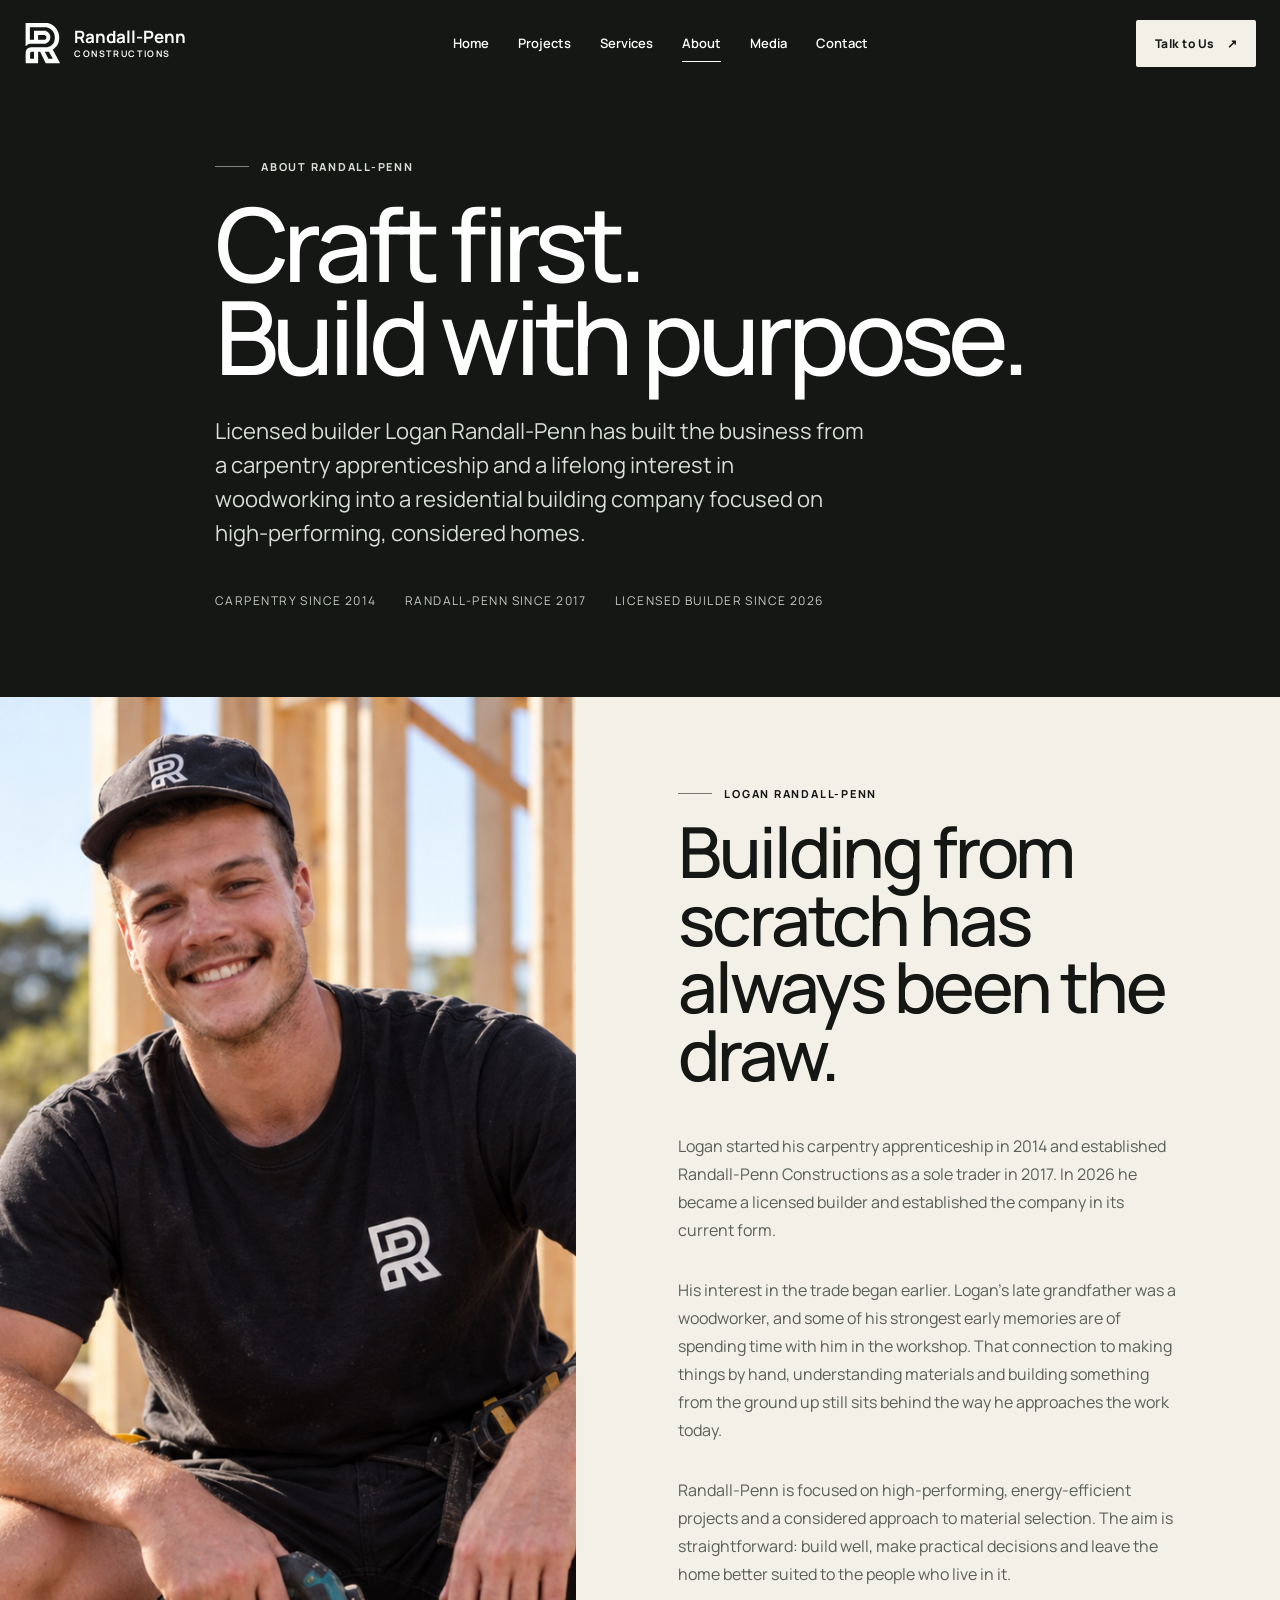
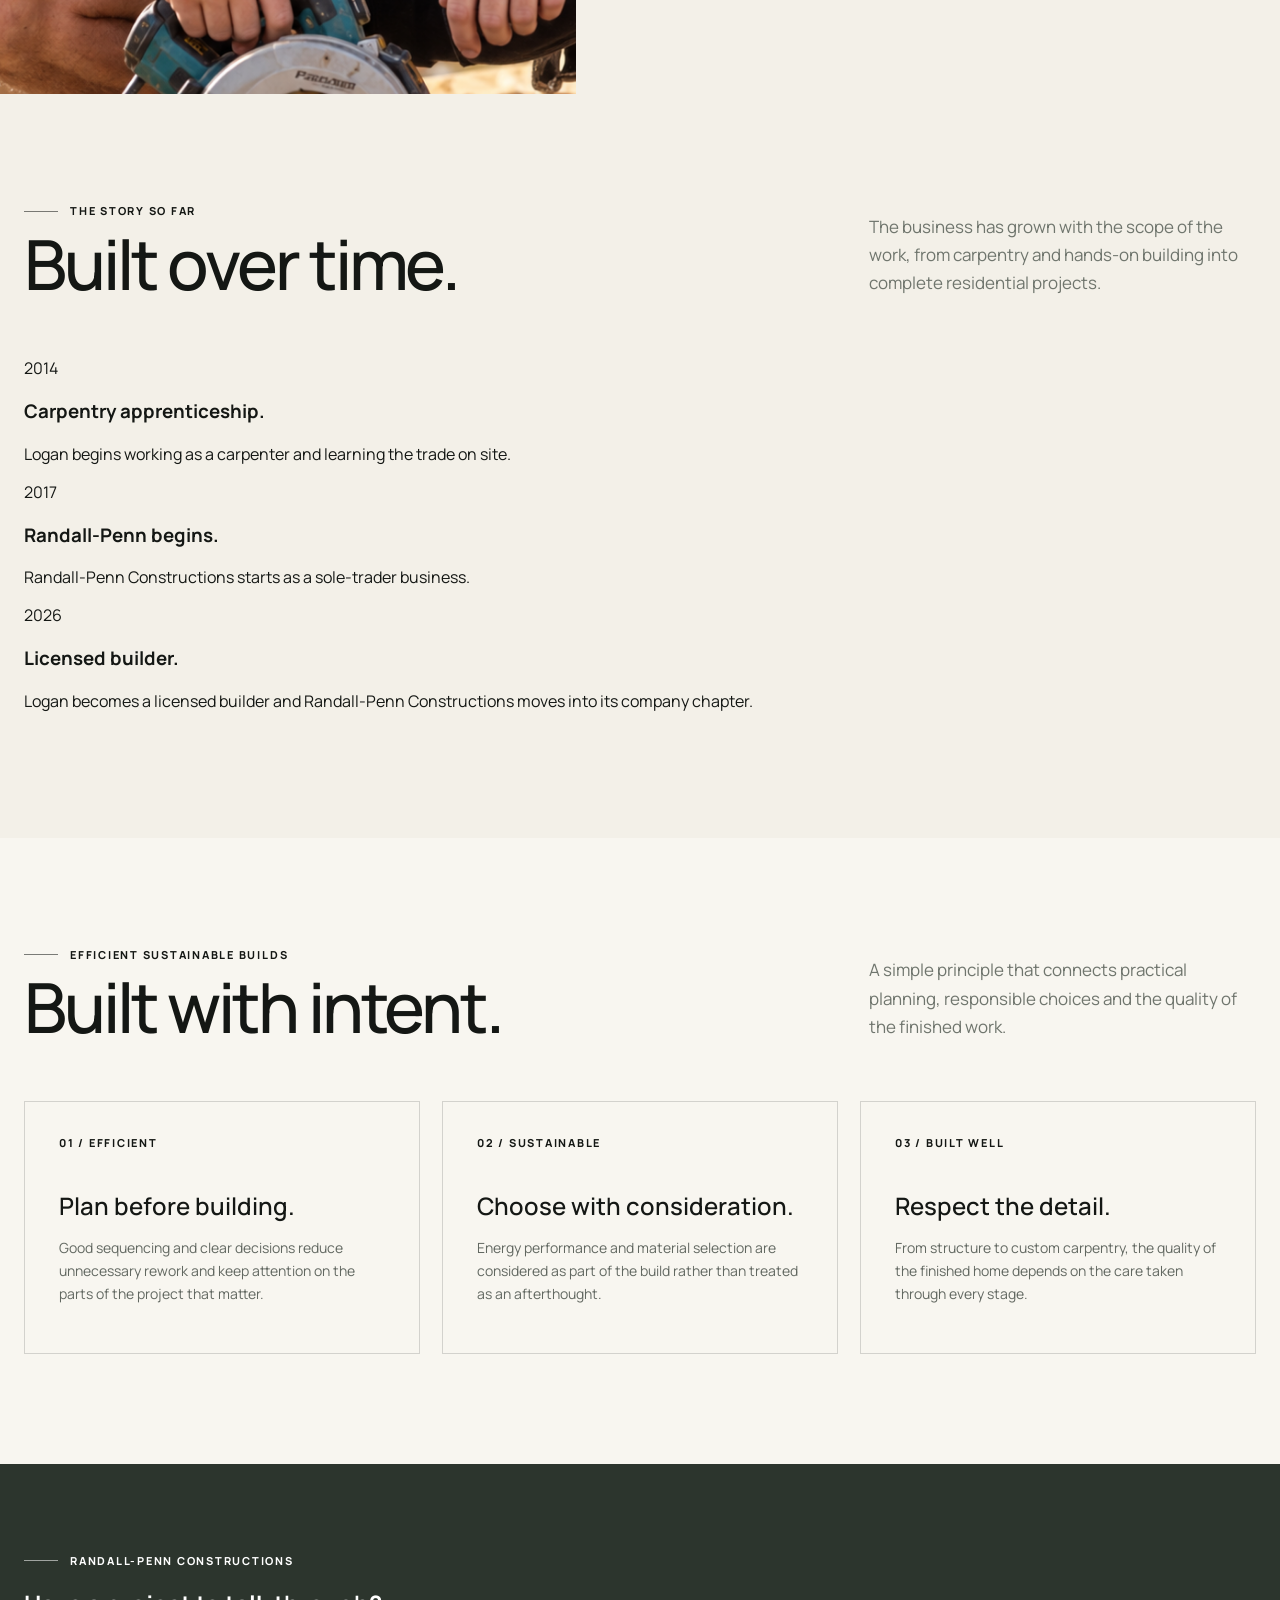
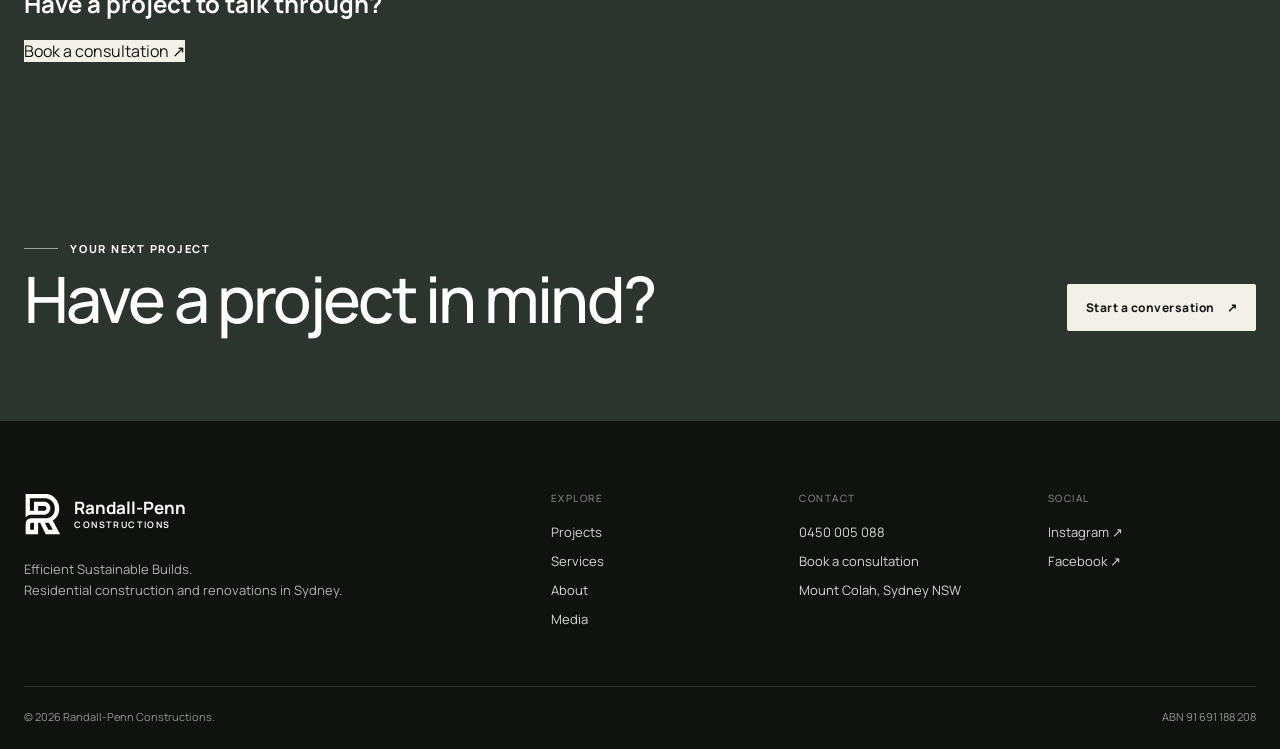
==== about.html @ 0cbc6bf3 "Add files via upload" ====
<!doctype html>
<html lang="en-AU">
<head>
<meta charset="utf-8">
<meta name="viewport" content="width=device-width,initial-scale=1,viewport-fit=cover">
<title>About Logan Randall-Penn | Randall-Penn Constructions</title>
<meta name="description" content="Meet licensed builder Logan Randall-Penn and learn about the craft, experience and thinking behind Efficient Sustainable Builds.">
<meta name="robots" content="index,follow">
<meta name="theme-color" content="#141714">
<link rel="icon" type="image/svg+xml" href="/assets/images/favicon.svg">
<link rel="icon" type="image/png" sizes="32x32" href="/assets/images/favicon-32x32.png">
<link rel="apple-touch-icon" sizes="180x180" href="/assets/images/apple-touch-icon.png">
<link rel="preconnect" href="https://fonts.googleapis.com">
<link rel="preconnect" href="https://fonts.gstatic.com" crossorigin>
<link href="https://fonts.googleapis.com/css2?family=Manrope:wght@400;450;500;550;600;650;700;750;800&display=swap" rel="stylesheet">
<link rel="stylesheet" href="/assets/css/pages.css?v=20261026-content">
<script src="/assets/js/pages.js?v=20261026-content" defer></script>

<link rel="canonical" href="https://www.randall-pennconstructions.com.au/about">
<meta property="og:type" content="website">
<meta property="og:locale" content="en_AU">
<meta property="og:site_name" content="Randall-Penn Constructions">
<meta property="og:title" content="About Logan Randall-Penn | Randall-Penn Constructions">
<meta property="og:description" content="Meet licensed builder Logan Randall-Penn and learn about the craft, experience and thinking behind Efficient Sustainable Builds.">
<meta property="og:url" content="https://www.randall-pennconstructions.com.au/about">
<meta property="og:image" content="https://www.randall-pennconstructions.com.au/assets/images/randall-penn-media-14.jpg">
<meta name="twitter:card" content="summary_large_image">
</head>
<body>
<header class="site-header"><div class="wrap site-nav"><a class="brand" href="/" aria-label="Randall-Penn Constructions home"><img src="/assets/images/rp-logo-original.svg" alt=""><span>Randall-Penn<small>CONSTRUCTIONS</small></span></a><nav class="nav-links" aria-label="Main navigation"><a href="/">Home</a><a href="/projects">Projects</a><a href="/services">Services</a><a href="/about" aria-current="page">About</a><a href="/media">Media</a><a href="/contact">Contact</a></nav><a class="nav-cta" href="/contact">Talk to Us <span>↗︎</span></a><button class="menu-toggle" type="button" aria-label="Open navigation" aria-expanded="false"><span></span></button></div></header><div class="mobile-menu" aria-hidden="true"><aside class="mobile-panel" aria-label="Mobile navigation"><div class="mobile-head"><a class="brand" href="/"><img src="/assets/images/rp-logo-original.svg" alt=""><span>Randall-Penn<small>CONSTRUCTIONS</small></span></a><button class="menu-close" type="button" aria-label="Close navigation">×</button></div><nav class="mobile-links"><a href="/"><span>Home</span><span>↗︎</span></a><a href="/projects"><span>Projects</span><span>↗︎</span></a><a href="/services"><span>Services</span><span>↗︎</span></a><a href="/about"><span>About</span><span>↗︎</span></a><a href="/media"><span>Media</span><span>↗︎</span></a><a href="/contact"><span>Contact</span><span>↗︎</span></a></nav><div class="mobile-foot"><div class="micro" style="color:#aeb6ac;margin-bottom:15px">Efficient Sustainable Builds</div><a class="btn btn-light" href="/contact">Talk to Us <span>↗︎</span></a></div></aside></div>
<main><section class="page-hero"><div class="wrap hero-inner"><div class="page-kicker micro micro-line">About Randall-Penn</div><h1>Craft first.<br>Build with purpose.</h1><p class="lede">Licensed builder Logan Randall-Penn has built the business from a carpentry apprenticeship and a lifelong interest in woodworking into a residential building company focused on high-performing, considered homes.</p><div class="hero-meta"><span>Carpentry since 2014</span><span>Randall-Penn since 2017</span><span>Licensed builder since 2026</span></div></div></section>
<section class="about-grid"><div class="about-image"><img src="/assets/images/Randall%20Photo%20on%20site.png" alt="Logan Randall-Penn on a construction site" decoding="async"></div><div class="about-story reveal"><div class="micro micro-line">Logan Randall-Penn</div><h2>Building from scratch has always been the draw.</h2><p>Logan started his carpentry apprenticeship in 2014 and established Randall-Penn Constructions as a sole trader in 2017. In 2026 he became a licensed builder and established the company in its current form.</p><p>His interest in the trade began earlier. Logan's late grandfather was a woodworker, and some of his strongest early memories are of spending time with him in the workshop. That connection to making things by hand, understanding materials and building something from the ground up still sits behind the way he approaches the work today.</p><p>Randall-Penn is focused on high-performing, energy-efficient projects and a considered approach to material selection. The aim is straightforward: build well, make practical decisions and leave the home better suited to the people who live in it.</p></div></section>
<section class="section section-soft"><div class="wrap"><div class="section-head reveal"><div><div class="micro micro-line">The story so far</div><h2>Built over time.</h2></div><p>The business has grown with the scope of the work, from carpentry and hands-on building into complete residential projects.</p></div><div class="timeline-grid"><article class="timeline-card reveal"><div class="year">2014</div><h3>Carpentry apprenticeship.</h3><p>Logan begins working as a carpenter and learning the trade on site.</p></article><article class="timeline-card reveal"><div class="year">2017</div><h3>Randall-Penn begins.</h3><p>Randall-Penn Constructions starts as a sole-trader business.</p></article><article class="timeline-card reveal"><div class="year">2026</div><h3>Licensed builder.</h3><p>Logan becomes a licensed builder and Randall-Penn Constructions moves into its company chapter.</p></article></div></div></section>
<section class="section"><div class="wrap"><div class="section-head reveal"><div><div class="micro micro-line">Efficient Sustainable Builds</div><h2>Built with intent.</h2></div><p>A simple principle that connects practical planning, responsible choices and the quality of the finished work.</p></div><div class="values-grid"><article class="value-card reveal"><div class="micro">01 / Efficient</div><h3>Plan before building.</h3><p>Good sequencing and clear decisions reduce unnecessary rework and keep attention on the parts of the project that matter.</p></article><article class="value-card reveal"><div class="micro">02 / Sustainable</div><h3>Choose with consideration.</h3><p>Energy performance and material selection are considered as part of the build rather than treated as an afterthought.</p></article><article class="value-card reveal"><div class="micro">03 / Built well</div><h3>Respect the detail.</h3><p>From structure to custom carpentry, the quality of the finished home depends on the care taken through every stage.</p></article></div></div></section>
<section class="cta-band"><div class="wrap"><div><div class="micro micro-line">Randall-Penn Constructions</div><h2>Have a project to talk through?</h2></div><a class="btn-light" href="/contact">Book a consultation <span>↗︎</span></a></div></section>
</main>
<section class="cta-band"><div class="wrap cta-inner"><div><div class="micro micro-line">Your next project</div><h2>Have a project in mind?</h2></div><a class="btn btn-light" href="/contact">Start a conversation <span>↗︎</span></a></div></section><footer class="site-footer"><div class="wrap"><div class="footer-grid"><div class="footer-brand"><a class="brand" href="/"><img src="/assets/images/rp-logo-original.svg" alt=""><span>Randall-Penn<small>CONSTRUCTIONS</small></span></a><p>Efficient Sustainable Builds.<br>Residential construction and renovations in Sydney.</p></div><div><div class="foot-title">Explore</div><div class="foot-links"><a href="/projects">Projects</a><a href="/services">Services</a><a href="/about">About</a><a href="/media">Media</a></div></div><div><div class="foot-title">Contact</div><div class="foot-links"><a href="tel:+61450005088">0450 005 088</a><a href="/contact#book-consultation">Book a consultation</a><span>Mount Colah, Sydney NSW</span></div></div><div><div class="foot-title">Social</div><div class="foot-links"><a href="https://www.instagram.com/randallpennconstructions/" target="_blank" rel="noopener">Instagram ↗︎</a><a href="https://www.facebook.com/RandallPennConstructions/" target="_blank" rel="noopener">Facebook ↗︎</a></div></div></div><div class="footer-base"><span>© <span data-year>2026</span> Randall-Penn Constructions.</span><span>ABN 91 691 188 208</span></div></div></footer>
</body>
</html>
---- assets/css/pages.css ----
:root{--ink:#141714;--ink-2:#20251f;--forest:#2c352d;--sage:#849282;--ivory:#f3f0e8;--paper:#f8f6f0;--line:rgba(20,23,20,.16);--muted:#6f756d;--white:#fff;--max:1240px;--ease:cubic-bezier(.22,.61,.36,1)}
*{box-sizing:border-box}html{scroll-behavior:smooth}body{margin:0;background:var(--paper);color:var(--ink);font-family:Manrope,Arial,sans-serif;-webkit-font-smoothing:antialiased}body.menu-open{overflow:hidden}a{color:inherit;text-decoration:none}img,video{display:block;max-width:100%}button,input,textarea,select{font:inherit}.wrap{width:min(calc(100% - 48px),var(--max));margin:auto}.micro{font-size:11px;line-height:1.2;letter-spacing:.16em;text-transform:uppercase;font-weight:750}.micro-line{display:flex;align-items:center;gap:12px}.micro-line:before{content:"";width:34px;height:1px;background:currentColor;opacity:.55}
.site-header{position:fixed;z-index:50;top:0;left:0;right:0;color:#fff;transition:background .3s ease,box-shadow .3s ease}.site-header.scrolled{background:rgba(20,23,20,.96);box-shadow:0 8px 30px rgba(0,0,0,.12);backdrop-filter:blur(12px)}.site-nav{min-height:86px;display:flex;align-items:center;justify-content:space-between;gap:26px}.brand{display:flex;align-items:center;gap:12px;font-weight:700;line-height:1.02}.brand img{width:38px;height:46px;filter:brightness(0) invert(1)}.brand span{font-size:17px}.brand small{display:block;margin-top:4px;font-size:9px;letter-spacing:.18em;font-weight:650}.nav-links{display:flex;gap:29px;align-items:center;font-size:13px;font-weight:600}.nav-links a{position:relative;padding:32px 0}.nav-links a:after{content:"";position:absolute;left:0;right:100%;bottom:22px;height:1px;background:#fff;transition:right .25s ease}.nav-links a:hover:after,.nav-links a[aria-current=page]:after{right:0}.nav-cta,.btn{display:inline-flex;align-items:center;justify-content:center;gap:12px;border:1px solid transparent;padding:14px 18px;border-radius:2px;font-size:12px;font-weight:750;letter-spacing:.04em;cursor:pointer;transition:transform .2s ease,background .2s ease,color .2s ease,border-color .2s ease}.nav-cta{background:var(--ivory);color:var(--ink)}.nav-cta:hover,.btn:hover{transform:translateY(-2px)}.menu-toggle{display:none;border:0;background:transparent;color:#fff;width:46px;height:46px;padding:0;cursor:pointer}.menu-toggle span,.menu-toggle:before,.menu-toggle:after{content:"";display:block;width:25px;height:1px;background:currentColor;margin:6px auto}.mobile-menu{position:fixed;inset:0;z-index:60;background:rgba(8,10,8,.5);opacity:0;pointer-events:none;transition:opacity .28s ease}.mobile-menu.open{opacity:1;pointer-events:auto}.mobile-panel{margin-left:auto;width:min(420px,92vw);height:100%;background:var(--ink);color:#fff;padding:24px 26px 34px;transform:translateX(100%);transition:transform .38s var(--ease);display:flex;flex-direction:column}.mobile-menu.open .mobile-panel{transform:none}.mobile-head{display:flex;justify-content:space-between;align-items:center}.mobile-head .brand img{width:34px;height:42px}.menu-close{border:0;background:transparent;color:#fff;font-size:35px;line-height:1;cursor:pointer}.mobile-links{display:grid;gap:0;margin:48px 0}.mobile-links a{font-size:28px;font-weight:550;padding:14px 0;border-bottom:1px solid rgba(255,255,255,.15);display:flex;justify-content:space-between}.mobile-foot{margin-top:auto}
.page-hero{min-height:72vh;background:var(--ink);color:#fff;display:flex;align-items:flex-end;position:relative;overflow:hidden;padding:160px 0 88px}.page-hero:before{content:"";position:absolute;inset:0;background:linear-gradient(115deg,rgba(20,23,20,.96) 0%,rgba(20,23,20,.9) 45%,rgba(20,23,20,.64) 100%);z-index:1}.page-hero.has-image .hero-bg{position:absolute;inset:-8% 0 0 42%;width:65%;height:118%;object-fit:cover;opacity:.62;filter:saturate(.8)}.hero-inner{position:relative;z-index:2;max-width:850px}.page-kicker{color:#d7ddd4;margin-bottom:24px}.page-hero h1{margin:0;max-width:900px;font-size:clamp(54px,8vw,112px);line-height:.91;letter-spacing:-.055em;font-weight:520}.page-hero .lede{max-width:650px;margin:30px 0 0;color:#d9ddd7;font-size:clamp(17px,1.8vw,22px);line-height:1.55}.hero-meta{display:flex;gap:28px;flex-wrap:wrap;margin-top:42px;color:#c6ccc4;font-size:12px;text-transform:uppercase;letter-spacing:.12em}
.section{padding:110px 0}.section-soft{background:var(--ivory)}.section-dark{background:var(--ink);color:#fff}.section-head{display:grid;grid-template-columns:minmax(0,1.1fr) minmax(280px,.55fr);gap:70px;align-items:end;margin-bottom:60px}.section-head h2,.editorial h2{font-size:clamp(42px,5.4vw,78px);line-height:.98;letter-spacing:-.045em;font-weight:520;margin:12px 0 0}.section-head p{font-size:17px;line-height:1.65;color:var(--muted);margin:0}.section-dark .section-head p{color:#bcc3ba}.btn-dark{background:var(--ink);color:#fff}.btn-light{background:var(--ivory);color:var(--ink)}.btn-outline{border-color:rgba(255,255,255,.35);color:#fff;background:transparent}
.project-feature{display:grid;grid-template-columns:1.18fr .82fr;gap:0;background:#fff}.project-visual{position:relative;min-height:620px;background:#d9ddd6;overflow:hidden}.project-visual img{width:100%;height:100%;object-fit:cover}.media-note{position:absolute;left:18px;bottom:18px;background:rgba(20,23,20,.88);color:#fff;padding:9px 12px;font-size:10px;letter-spacing:.09em;text-transform:uppercase}.project-copy{padding:70px 64px;display:flex;flex-direction:column;justify-content:center}.project-copy .number{font-size:11px;letter-spacing:.15em;color:var(--muted);text-transform:uppercase}.project-copy h2{font-size:clamp(38px,4.5vw,64px);line-height:1;letter-spacing:-.04em;font-weight:520;margin:20px 0}.project-copy p{font-size:16px;line-height:1.7;color:#555c54}.facts{margin:32px 0 0;border-top:1px solid var(--line)}.fact{display:grid;grid-template-columns:120px 1fr;gap:20px;padding:15px 0;border-bottom:1px solid var(--line);font-size:13px}.fact strong{text-transform:uppercase;letter-spacing:.08em;font-size:10px}.work-grid{display:grid;grid-template-columns:repeat(2,1fr);gap:24px;margin-top:60px}.work-card{background:#fff;min-height:360px;padding:42px;display:flex;flex-direction:column;justify-content:space-between;border:1px solid rgba(20,23,20,.08)}.work-card .index{font-size:11px;color:var(--muted);letter-spacing:.13em}.work-card h3{font-size:clamp(30px,3vw,45px);line-height:1.05;letter-spacing:-.035em;font-weight:520;margin:30px 0 15px}.work-card p{color:#5f655d;line-height:1.65;margin:0}.evidence{display:inline-flex;align-items:center;gap:9px;font-size:10px;letter-spacing:.12em;text-transform:uppercase;color:#5d655b}.evidence:before{content:"";width:7px;height:7px;border-radius:50%;background:#71836e}
.service-stack{border-top:1px solid var(--line)}.service-block{display:grid;grid-template-columns:90px 1fr minmax(280px,.75fr);gap:30px;padding:48px 0;border-bottom:1px solid var(--line);scroll-margin-top:110px}.service-block .n{font-size:12px;letter-spacing:.15em;color:var(--muted)}.service-block h2{margin:0;font-size:clamp(32px,4vw,56px);letter-spacing:-.04em;font-weight:520}.service-block p{margin:0;color:#60675e;line-height:1.7}.process-grid{display:grid;grid-template-columns:repeat(4,1fr);gap:1px;background:rgba(255,255,255,.16);margin-top:52px}.process-card{background:var(--ink);padding:32px 28px;min-height:240px}.process-card .n{font-size:11px;letter-spacing:.14em;color:#aab2a8}.process-card h3{font-size:23px;font-weight:540;margin:50px 0 13px}.process-card p{color:#bcc3ba;font-size:14px;line-height:1.6;margin:0}
.about-grid{display:grid;grid-template-columns:.9fr 1.1fr;min-height:720px}.about-image{background:#d9ddd6;overflow:hidden}.about-image img{width:100%;height:100%;object-fit:cover;object-position:center 30%}.about-story{padding:90px 8vw;background:var(--ivory);display:flex;flex-direction:column;justify-content:center}.about-story h2{font-size:clamp(44px,5.5vw,78px);line-height:.96;letter-spacing:-.045em;font-weight:520;margin:18px 0 28px}.about-story p{font-size:16px;line-height:1.75;color:#596058;max-width:650px}.values-grid{display:grid;grid-template-columns:repeat(3,1fr);gap:22px;margin-top:55px}.value-card{padding:34px;border:1px solid var(--line);min-height:250px}.value-card h3{font-size:24px;font-weight:550;margin:40px 0 12px}.value-card p{color:#626861;line-height:1.65;font-size:14px}
.media-feature{display:grid;grid-template-columns:.8fr 1.2fr;gap:60px;align-items:center}.media-copy h2{font-size:clamp(44px,5.5vw,78px);letter-spacing:-.045em;line-height:.96;font-weight:520;margin:18px 0 24px}.media-copy p{line-height:1.7;color:#626861}.video-frame{background:#0d0f0d;padding:14px;box-shadow:0 24px 60px rgba(0,0,0,.13)}.video-frame video{width:100%;max-height:720px;background:#000;object-fit:contain}.social-grid{display:grid;grid-template-columns:repeat(2,1fr);gap:22px}.social-card{border:1px solid var(--line);padding:38px;min-height:300px;background:#fff}.social-card .platform{font-size:10px;letter-spacing:.15em;text-transform:uppercase;color:var(--muted)}.social-card h3{font-size:31px;font-weight:530;letter-spacing:-.03em;margin:50px 0 15px}.social-card p{line-height:1.65;color:#626861}.text-link{display:inline-flex;gap:8px;align-items:center;margin-top:24px;font-size:12px;font-weight:750;text-transform:uppercase;letter-spacing:.08em;border-bottom:1px solid currentColor;padding-bottom:4px}
.contact-layout{display:grid;grid-template-columns:.72fr 1.28fr;gap:80px}.contact-details{display:grid;gap:0;border-top:1px solid var(--line);margin-top:36px}.contact-item{padding:22px 0;border-bottom:1px solid var(--line)}.contact-item small{display:block;font-size:10px;text-transform:uppercase;letter-spacing:.12em;color:var(--muted);margin-bottom:7px}.contact-item a,.contact-item span{font-size:18px;font-weight:550}.contact-form{display:grid;grid-template-columns:repeat(2,1fr);gap:18px}.field{display:grid;gap:8px}.field.full{grid-column:1/-1}.field label{font-size:11px;text-transform:uppercase;letter-spacing:.1em;font-weight:700}.field input,.field textarea,.field select{width:100%;border:1px solid #cfd3cb;background:#fff;padding:15px 14px;color:var(--ink);outline:none;border-radius:0}.field textarea{min-height:170px;resize:vertical}.field input:focus,.field textarea:focus,.field select:focus{border-color:var(--ink)}.form-note{grid-column:1/-1;font-size:12px;color:var(--muted);line-height:1.5}.form-actions{grid-column:1/-1;display:flex;align-items:center;gap:18px}.form-status{font-size:12px;color:var(--muted)}
.cta-band{background:var(--forest);color:#fff;padding:90px 0}.cta-inner{display:flex;justify-content:space-between;align-items:end;gap:40px}.cta-inner h2{font-size:clamp(40px,5vw,70px);line-height:.98;letter-spacing:-.045em;font-weight:520;margin:13px 0 0;max-width:760px}.site-footer{background:#0f120f;color:#fff;padding:70px 0 25px}.footer-grid{display:grid;grid-template-columns:1.4fr repeat(3,.6fr);gap:40px}.footer-brand p{color:#aeb6ac;line-height:1.65;font-size:13px;margin-top:22px}.foot-title{font-size:10px;text-transform:uppercase;letter-spacing:.15em;color:#8f998d;margin-bottom:18px}.foot-links{display:grid;gap:11px;font-size:13px;color:#d4d9d2}.footer-base{display:flex;justify-content:space-between;gap:20px;margin-top:58px;padding-top:22px;border-top:1px solid rgba(255,255,255,.14);font-size:11px;color:#8f998d}.reveal{opacity:0;transform:translateY(24px);transition:opacity .7s var(--ease),transform .7s var(--ease)}.reveal.visible{opacity:1;transform:none}
@media(prefers-reduced-motion:reduce){html{scroll-behavior:auto}.reveal{opacity:1;transform:none;transition:none}}@media(max-width:980px){.nav-links,.nav-cta{display:none}.menu-toggle{display:block}.page-hero{min-height:66vh}.section-head,.project-feature,.media-feature,.about-grid,.contact-layout{grid-template-columns:1fr}.project-visual{min-height:480px}.project-copy{padding:52px 38px}.service-block{grid-template-columns:60px 1fr}.service-block p{grid-column:2}.process-grid{grid-template-columns:repeat(2,1fr)}.about-image{min-height:620px}.values-grid{grid-template-columns:1fr}.media-feature{gap:42px}.footer-grid{grid-template-columns:1fr 1fr}.contact-layout{gap:55px}}@media(max-width:680px){.wrap{width:min(calc(100% - 32px),var(--max))}.site-nav{min-height:74px}.page-hero{padding:138px 0 64px;min-height:72vh}.page-hero.has-image .hero-bg{inset:0;width:100%;height:100%;opacity:.36}.page-hero h1{font-size:clamp(48px,15vw,78px)}.section{padding:78px 0}.section-head{gap:26px;margin-bottom:42px}.project-visual{min-height:380px}.project-copy{padding:38px 26px}.work-grid,.social-grid,.process-grid{grid-template-columns:1fr}.work-card{min-height:300px;padding:30px}.service-block{grid-template-columns:1fr;gap:14px;padding:36px 0}.service-block p{grid-column:auto}.about-image{min-height:500px}.about-story{padding:70px 24px}.contact-form{grid-template-columns:1fr}.field.full,.form-note,.form-actions{grid-column:auto}.cta-inner{align-items:flex-start;flex-direction:column}.footer-grid{grid-template-columns:1fr}.footer-base{flex-direction:column}.fact{grid-template-columns:100px 1fr}.hero-meta{gap:14px 20px}}

/* Client presentation / work-in-progress notes */
.presentation-note{margin:28px 0 8px;padding:18px 20px;border-left:4px solid #6f7f70;background:#e7e1cd;color:#20251f;display:grid;gap:7px;box-shadow:0 10px 28px rgba(20,23,20,.06)}
.presentation-note strong{font-size:10px;line-height:1.3;letter-spacing:.15em;text-transform:uppercase;font-weight:800;color:#3f5143}
.presentation-note span{font-size:14px;line-height:1.65;color:#4d544d}
.presentation-note-wide{margin:0 0 42px;max-width:860px}
.placeholder-visual{position:relative}.placeholder-badge,.hero-placeholder-label{position:absolute;z-index:4;background:#e7e1cd;color:#283329;border:1px solid rgba(40,51,41,.22);font-size:9px;font-weight:800;letter-spacing:.14em;text-transform:uppercase;padding:9px 11px;box-shadow:0 8px 25px rgba(0,0,0,.12)}
.placeholder-badge{top:18px;left:18px}.hero-placeholder-label{right:24px;bottom:24px}.work-card-placeholder{background:#f3efe1}.work-card-placeholder .presentation-note{margin-top:24px}
@media(max-width:680px){.presentation-note{padding:16px 17px}.presentation-note-wide{margin-bottom:32px}.hero-placeholder-label{right:16px;bottom:16px}.placeholder-badge{top:14px;left:14px}}


/* Calendly consultation — Randall-Penn branded frame */
.calendly-section{background:var(--ink);color:var(--white);position:relative;overflow:hidden}
.calendly-section:before{content:"RP";position:absolute;right:-.04em;top:-.18em;font-size:clamp(220px,32vw,520px);line-height:1;font-weight:800;letter-spacing:-.1em;color:rgba(255,255,255,.018);pointer-events:none}
.calendly-section .section-head{position:relative;z-index:1}
.calendly-section .section-head p{color:#c7ccc5}
.calendly-card{position:relative;z-index:1;border:1px solid rgba(255,255,255,.14);background:var(--ivory);box-shadow:0 28px 80px rgba(0,0,0,.24)}
.calendly-brandbar{min-height:92px;padding:20px 24px;background:var(--forest);color:#fff;display:flex;align-items:center;justify-content:space-between;gap:24px;border-bottom:1px solid rgba(255,255,255,.12)}
.calendly-brand{display:flex;align-items:center;gap:16px;min-width:0}
.calendly-brand img{width:34px;height:40px;object-fit:contain}
.calendly-brand div{display:grid;gap:5px}
.calendly-brand span{font-size:9px;line-height:1.2;letter-spacing:.18em;font-weight:750;color:#c7d0c5}
.calendly-brand strong{font-size:17px;line-height:1.2;letter-spacing:-.02em;font-weight:650}
.calendly-meta{display:flex;align-items:center;gap:9px;flex-wrap:wrap;justify-content:flex-end}
.calendly-meta span{border:1px solid rgba(255,255,255,.22);padding:8px 10px;font-size:9px;line-height:1;letter-spacing:.14em;font-weight:750;color:#eef1ec}
.calendly-shell{background:var(--ivory);min-height:700px;overflow:hidden;padding:8px}
.calendly-inline-widget{width:100%;background:var(--ivory)}
.contact-layout>.rp-preview-note{margin-bottom:26px}
.contact-layout>div>.rp-preview-note{margin-bottom:26px}

@media(max-width:680px){
  .calendly-section:before{font-size:230px;right:-30px;top:20px}
  .calendly-card{margin-inline:-8px}
  .calendly-brandbar{min-height:86px;padding:18px;align-items:flex-start}
  .calendly-brand img{width:30px;height:36px}
  .calendly-brand strong{font-size:15px}
  .calendly-meta{gap:6px}
  .calendly-meta span{font-size:8px;padding:7px 8px}
  .calendly-shell{min-height:780px;padding:0}
  .calendly-inline-widget{height:780px!important}
}
@media(max-width:430px){
  .calendly-brandbar{display:grid;gap:14px}
  .calendly-meta{justify-content:flex-start}
}

/* 2026-10-19 mobile correction */
.arr,.mobile-links a span:last-child{font-family:Arial,Helvetica,sans-serif;font-variant-emoji:text}
@media(max-width:700px){
  .site-nav{min-height:74px;padding-top:13px;padding-bottom:13px}
  .site-nav .brand img{width:34px;height:42px}
  .site-nav .brand span{font-size:12px}
  .site-nav .brand small{font-size:7.5px}
  .menu-toggle{width:44px;height:44px}
  .page-hero{padding-top:116px;padding-bottom:64px}
  .page-hero h1{font-size:clamp(42px,12vw,60px);line-height:1.02}
  .page-hero .lede{font-size:15px;line-height:1.7}
  .hero-meta{gap:9px 14px;font-size:9px}
  .section{padding:70px 0}
  .section-head{gap:16px;margin-bottom:34px}
  .section-head h2{font-size:clamp(36px,10vw,48px)}
  .cta-inner{gap:24px}
  .cta-inner h2{font-size:clamp(34px,9vw,46px)}
  .footer-grid{gap:36px 18px}
  .mobile-panel{width:min(92vw,390px)}
}
@media(max-width:420px){
  .page-hero h1{font-size:clamp(39px,11.5vw,49px)}
}

/* Fail-safe reveal behavior: pages remain readable even if JavaScript fails. */
.reveal{opacity:1;transform:none}
.reveal-ready .reveal{opacity:0;transform:translateY(24px);transition:opacity .7s var(--ease),transform .7s var(--ease)}
.reveal-ready .reveal.visible{opacity:1;transform:none}
@media(prefers-reduced-motion:reduce){
  .reveal-ready .reveal{opacity:1;transform:none;transition:none}
}
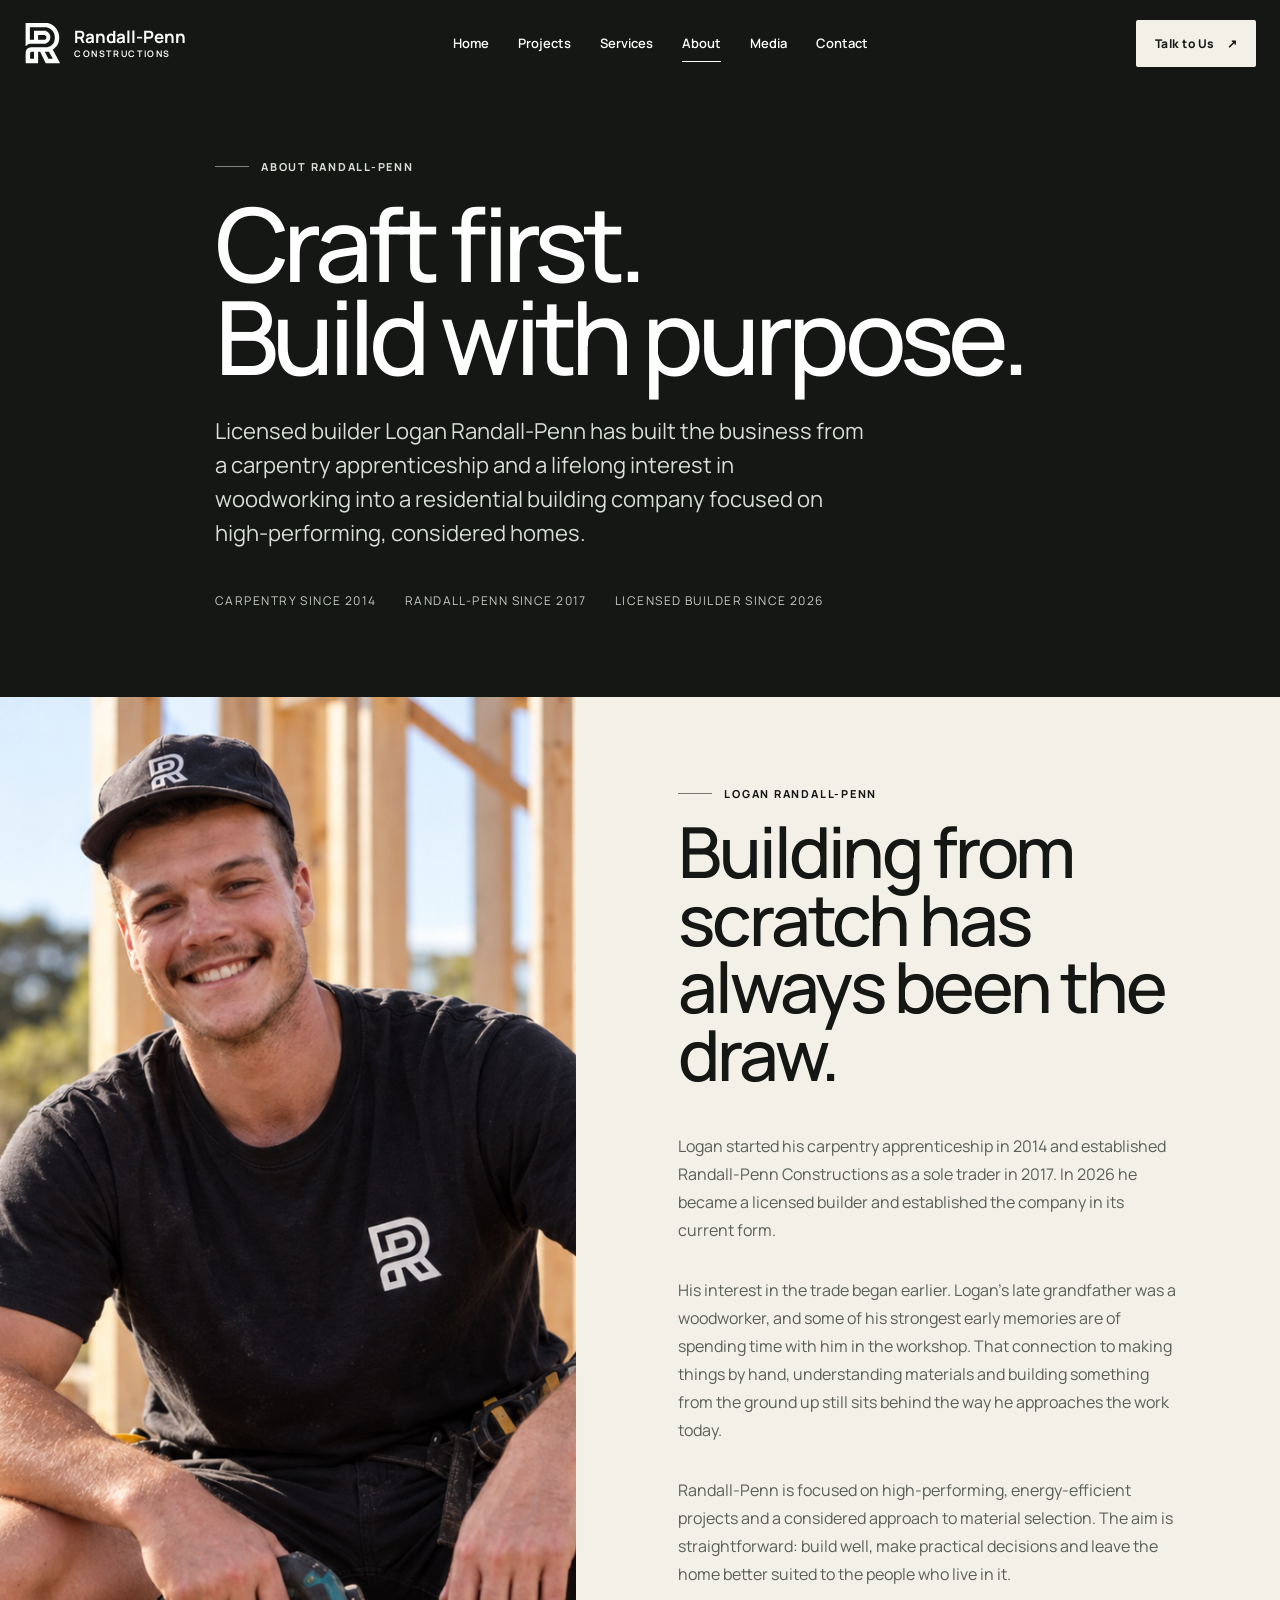
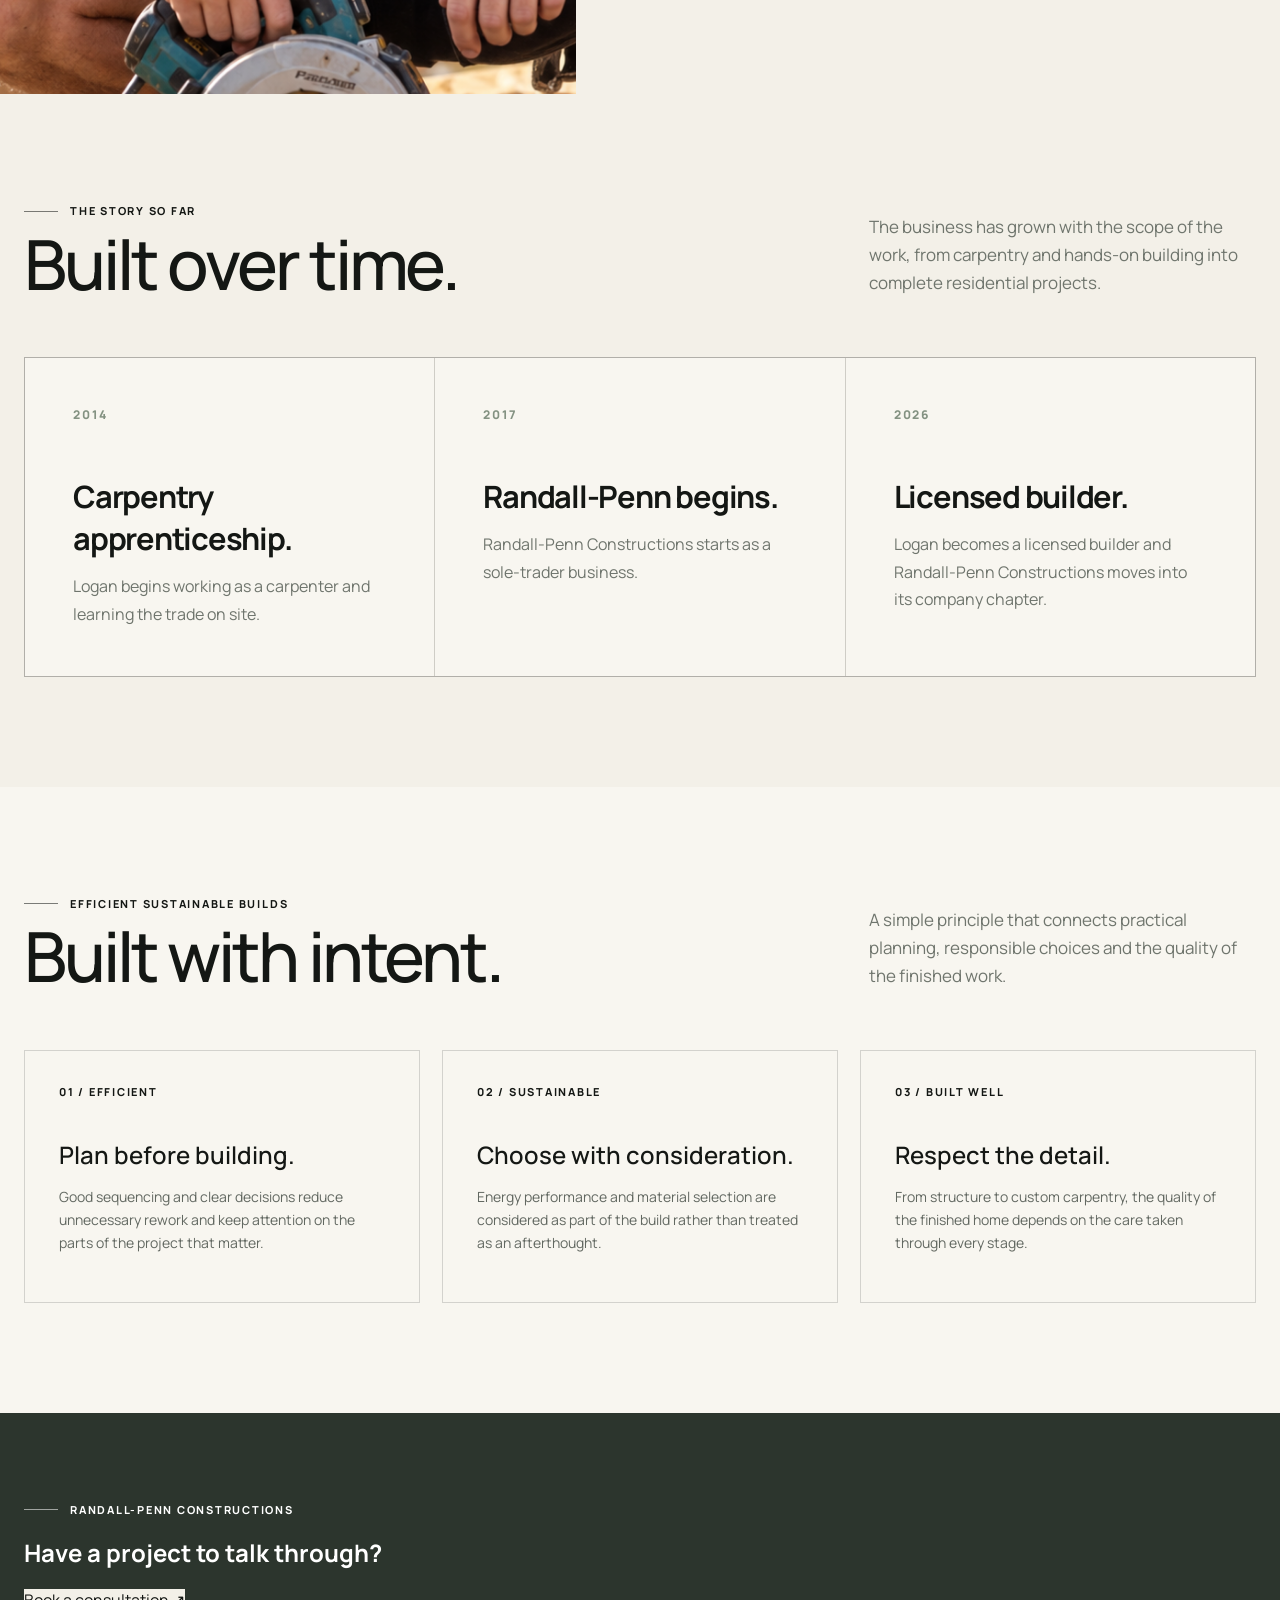
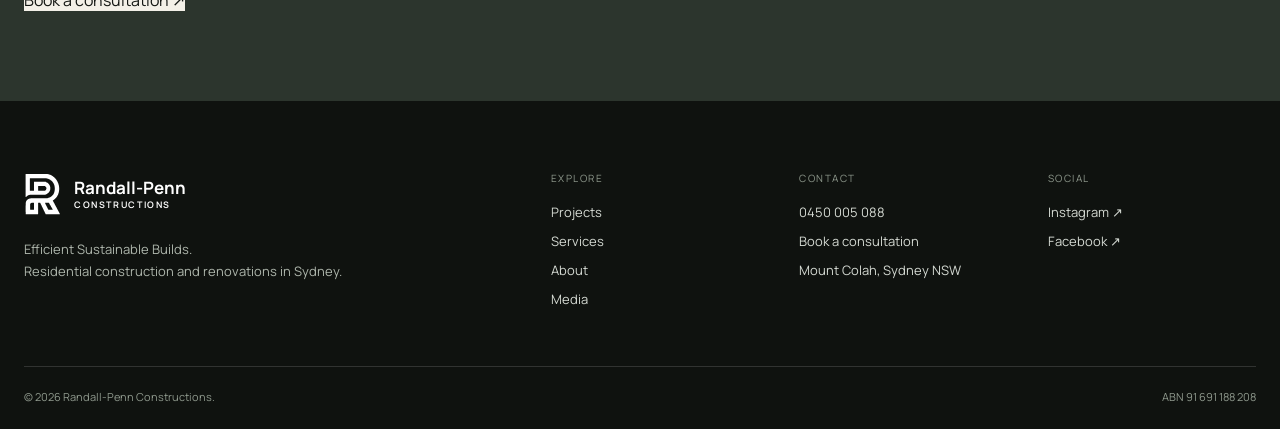
==== commit 5064421d: "Add files via upload" ====
--- a/about.html
+++ b/about.html
@@ -34,6 +34,6 @@
 <section class="section"><div class="wrap"><div class="section-head reveal"><div><div class="micro micro-line">Efficient Sustainable Builds</div><h2>Built with intent.</h2></div><p>A simple principle that connects practical planning, responsible choices and the quality of the finished work.</p></div><div class="values-grid"><article class="value-card reveal"><div class="micro">01 / Efficient</div><h3>Plan before building.</h3><p>Good sequencing and clear decisions reduce unnecessary rework and keep attention on the parts of the project that matter.</p></article><article class="value-card reveal"><div class="micro">02 / Sustainable</div><h3>Choose with consideration.</h3><p>Energy performance and material selection are considered as part of the build rather than treated as an afterthought.</p></article><article class="value-card reveal"><div class="micro">03 / Built well</div><h3>Respect the detail.</h3><p>From structure to custom carpentry, the quality of the finished home depends on the care taken through every stage.</p></article></div></div></section>
 <section class="cta-band"><div class="wrap"><div><div class="micro micro-line">Randall-Penn Constructions</div><h2>Have a project to talk through?</h2></div><a class="btn-light" href="/contact">Book a consultation <span>↗︎</span></a></div></section>
 </main>
-<section class="cta-band"><div class="wrap cta-inner"><div><div class="micro micro-line">Your next project</div><h2>Have a project in mind?</h2></div><a class="btn btn-light" href="/contact">Start a conversation <span>↗︎</span></a></div></section><footer class="site-footer"><div class="wrap"><div class="footer-grid"><div class="footer-brand"><a class="brand" href="/"><img src="/assets/images/rp-logo-original.svg" alt=""><span>Randall-Penn<small>CONSTRUCTIONS</small></span></a><p>Efficient Sustainable Builds.<br>Residential construction and renovations in Sydney.</p></div><div><div class="foot-title">Explore</div><div class="foot-links"><a href="/projects">Projects</a><a href="/services">Services</a><a href="/about">About</a><a href="/media">Media</a></div></div><div><div class="foot-title">Contact</div><div class="foot-links"><a href="tel:+61450005088">0450 005 088</a><a href="/contact#book-consultation">Book a consultation</a><span>Mount Colah, Sydney NSW</span></div></div><div><div class="foot-title">Social</div><div class="foot-links"><a href="https://www.instagram.com/randallpennconstructions/" target="_blank" rel="noopener">Instagram ↗︎</a><a href="https://www.facebook.com/RandallPennConstructions/" target="_blank" rel="noopener">Facebook ↗︎</a></div></div></div><div class="footer-base"><span>© <span data-year>2026</span> Randall-Penn Constructions.</span><span>ABN 91 691 188 208</span></div></div></footer>
+<footer class="site-footer"><div class="wrap"><div class="footer-grid"><div class="footer-brand"><a class="brand" href="/"><img src="/assets/images/rp-logo-original.svg" alt=""><span>Randall-Penn<small>CONSTRUCTIONS</small></span></a><p>Efficient Sustainable Builds.<br>Residential construction and renovations in Sydney.</p></div><div><div class="foot-title">Explore</div><div class="foot-links"><a href="/projects">Projects</a><a href="/services">Services</a><a href="/about">About</a><a href="/media">Media</a></div></div><div><div class="foot-title">Contact</div><div class="foot-links"><a href="tel:+61450005088">0450 005 088</a><a href="/contact#book-consultation">Book a consultation</a><span>Mount Colah, Sydney NSW</span></div></div><div><div class="foot-title">Social</div><div class="foot-links"><a href="https://www.instagram.com/randallpennconstructions/" target="_blank" rel="noopener">Instagram ↗︎</a><a href="https://www.facebook.com/RandallPennConstructions/" target="_blank" rel="noopener">Facebook ↗︎</a></div></div></div><div class="footer-base"><span>© <span data-year>2026</span> Randall-Penn Constructions.</span><span>ABN 91 691 188 208</span></div></div></footer>
 </body>
 </html>
--- a/assets/css/pages.css
+++ b/assets/css/pages.css
@@ -87,3 +87,23 @@
 @media(prefers-reduced-motion:reduce){
   .reveal-ready .reveal{opacity:1;transform:none;transition:none}
 }
+
+/* 2026-10-26 real content + project/media system */
+.projects-intro{padding-bottom:clamp(44px,6vw,82px)}
+.project-case{padding:clamp(78px,9vw,132px) 0;border-top:1px solid var(--line);background:var(--paper)}
+.project-case.section-soft{background:var(--ivory)}
+.project-case-head{display:grid;grid-template-columns:minmax(0,.82fr) minmax(300px,.72fr);gap:clamp(36px,8vw,120px);align-items:end;margin-bottom:clamp(34px,5vw,66px)}
+.project-case-head h2{font-size:clamp(38px,5vw,74px);line-height:.98;letter-spacing:-.055em;margin:14px 0 0}
+.project-case-head p{font-size:clamp(16px,1.45vw,20px);line-height:1.75;color:var(--muted);margin:0}
+.case-facts{display:flex;flex-wrap:wrap;gap:8px 18px;margin-top:24px;padding-top:18px;border-top:1px solid var(--line)}
+.case-facts span{font-size:10px;letter-spacing:.12em;text-transform:uppercase;font-weight:750;color:var(--forest)}
+.project-gallery{display:grid;gap:12px}.project-gallery figure{margin:0;overflow:hidden;background:var(--ink-2);min-height:260px}.project-gallery img{width:100%;height:100%;display:block;object-fit:cover;transition:transform .8s var(--ease)}.project-gallery figure:hover img{transform:scale(1.018)}
+.project-gallery-four{grid-template-columns:1.45fr .72fr .72fr;grid-template-rows:minmax(260px,31vw) minmax(220px,26vw)}.project-gallery-four .lead{grid-row:1/3;grid-column:1}.project-gallery-four figure:nth-child(2){grid-column:2/4;grid-row:1}.project-gallery-four figure:nth-child(3){grid-column:2;grid-row:2}.project-gallery-four figure:nth-child(4){grid-column:3;grid-row:2}
+.project-gallery-two{grid-template-columns:1.15fr .85fr;grid-auto-rows:minmax(340px,46vw)}
+.project-film{margin-top:12px;background:var(--ink);color:var(--ivory);display:grid;grid-template-columns:minmax(240px,.7fr) minmax(0,1.3fr);align-items:center;gap:clamp(24px,5vw,70px);padding:clamp(24px,4vw,54px)}.project-film h3{font-size:clamp(28px,3.4vw,48px);line-height:1.03;letter-spacing:-.045em;margin:12px 0}.project-film p{color:rgba(243,240,232,.7);line-height:1.7;margin:0}.project-film video{width:100%;max-height:560px;background:#000;display:block}
+.timeline-grid{display:grid;grid-template-columns:repeat(3,1fr);gap:1px;background:var(--line);border:1px solid var(--line)}.timeline-card{background:var(--paper);padding:clamp(28px,4vw,48px);min-height:270px}.timeline-card .year{font-size:12px;font-weight:800;letter-spacing:.16em;color:var(--sage);margin-bottom:52px}.timeline-card h3{font-size:clamp(24px,2.4vw,34px);letter-spacing:-.04em;margin:0 0 14px}.timeline-card p{color:var(--muted);line-height:1.7;margin:0}
+.media-feature-reverse .media-copy{order:2}.media-feature-reverse .video-frame{order:1}.media-feature-craft .video-frame video{max-height:760px;object-fit:contain;background:#0b0c0b}.text-link{display:inline-flex;gap:8px;align-items:center;margin-top:18px;color:inherit;font-weight:700;text-decoration:none;border-bottom:1px solid currentColor;padding-bottom:4px}
+.media-masonry{columns:3;column-gap:12px;margin-top:clamp(30px,5vw,60px)}.media-tile{width:100%;padding:0;border:0;background:none;display:block;margin:0 0 12px;break-inside:avoid;cursor:zoom-in;overflow:hidden}.media-tile img{width:100%;height:auto;display:block;transition:transform .7s var(--ease),filter .7s var(--ease)}.media-tile:hover img{transform:scale(1.015);filter:brightness(.96)}.media-tile.is-hidden{display:none}.media-load-wrap{text-align:center;margin-top:34px}.media-load-wrap [hidden]{display:none}
+.media-lightbox{border:0;padding:0;background:rgba(10,12,10,.96);width:100vw;height:100vh;max-width:none;max-height:none;overflow:hidden}.media-lightbox::backdrop{background:rgba(10,12,10,.92)}.media-lightbox img{width:100%;height:100%;object-fit:contain;padding:clamp(24px,5vw,70px)}.media-lightbox-close{position:fixed;top:18px;right:22px;width:46px;height:46px;border:1px solid rgba(255,255,255,.28);border-radius:50%;background:rgba(20,23,20,.75);color:#fff;font-size:28px;line-height:1;cursor:pointer;z-index:3}
+@media(max-width:980px){.project-case-head{grid-template-columns:1fr;gap:24px}.project-gallery-four{grid-template-columns:1.15fr .85fr;grid-template-rows:repeat(3,minmax(260px,52vw))}.project-gallery-four .lead{grid-column:1;grid-row:1/3}.project-gallery-four figure:nth-child(2){grid-column:2;grid-row:1}.project-gallery-four figure:nth-child(3){grid-column:2;grid-row:2}.project-gallery-four figure:nth-child(4){grid-column:1/3;grid-row:3}.project-film{grid-template-columns:1fr}.timeline-grid{grid-template-columns:1fr}.timeline-card{min-height:0}.media-masonry{columns:2}.media-feature-reverse .media-copy,.media-feature-reverse .video-frame{order:initial}}
+@media(max-width:680px){.project-case{padding:64px 0}.project-gallery-four,.project-gallery-two{display:grid;grid-template-columns:1fr;grid-template-rows:none;grid-auto-rows:auto}.project-gallery-four .lead,.project-gallery-four figure:nth-child(2),.project-gallery-four figure:nth-child(3),.project-gallery-four figure:nth-child(4){grid-column:auto;grid-row:auto}.project-gallery figure{min-height:0}.project-gallery img{height:auto;aspect-ratio:auto;object-fit:contain;background:#111}.project-film{padding:22px}.media-masonry{columns:2;column-gap:8px}.media-tile{margin-bottom:8px}.media-lightbox img{padding:54px 12px 18px}}
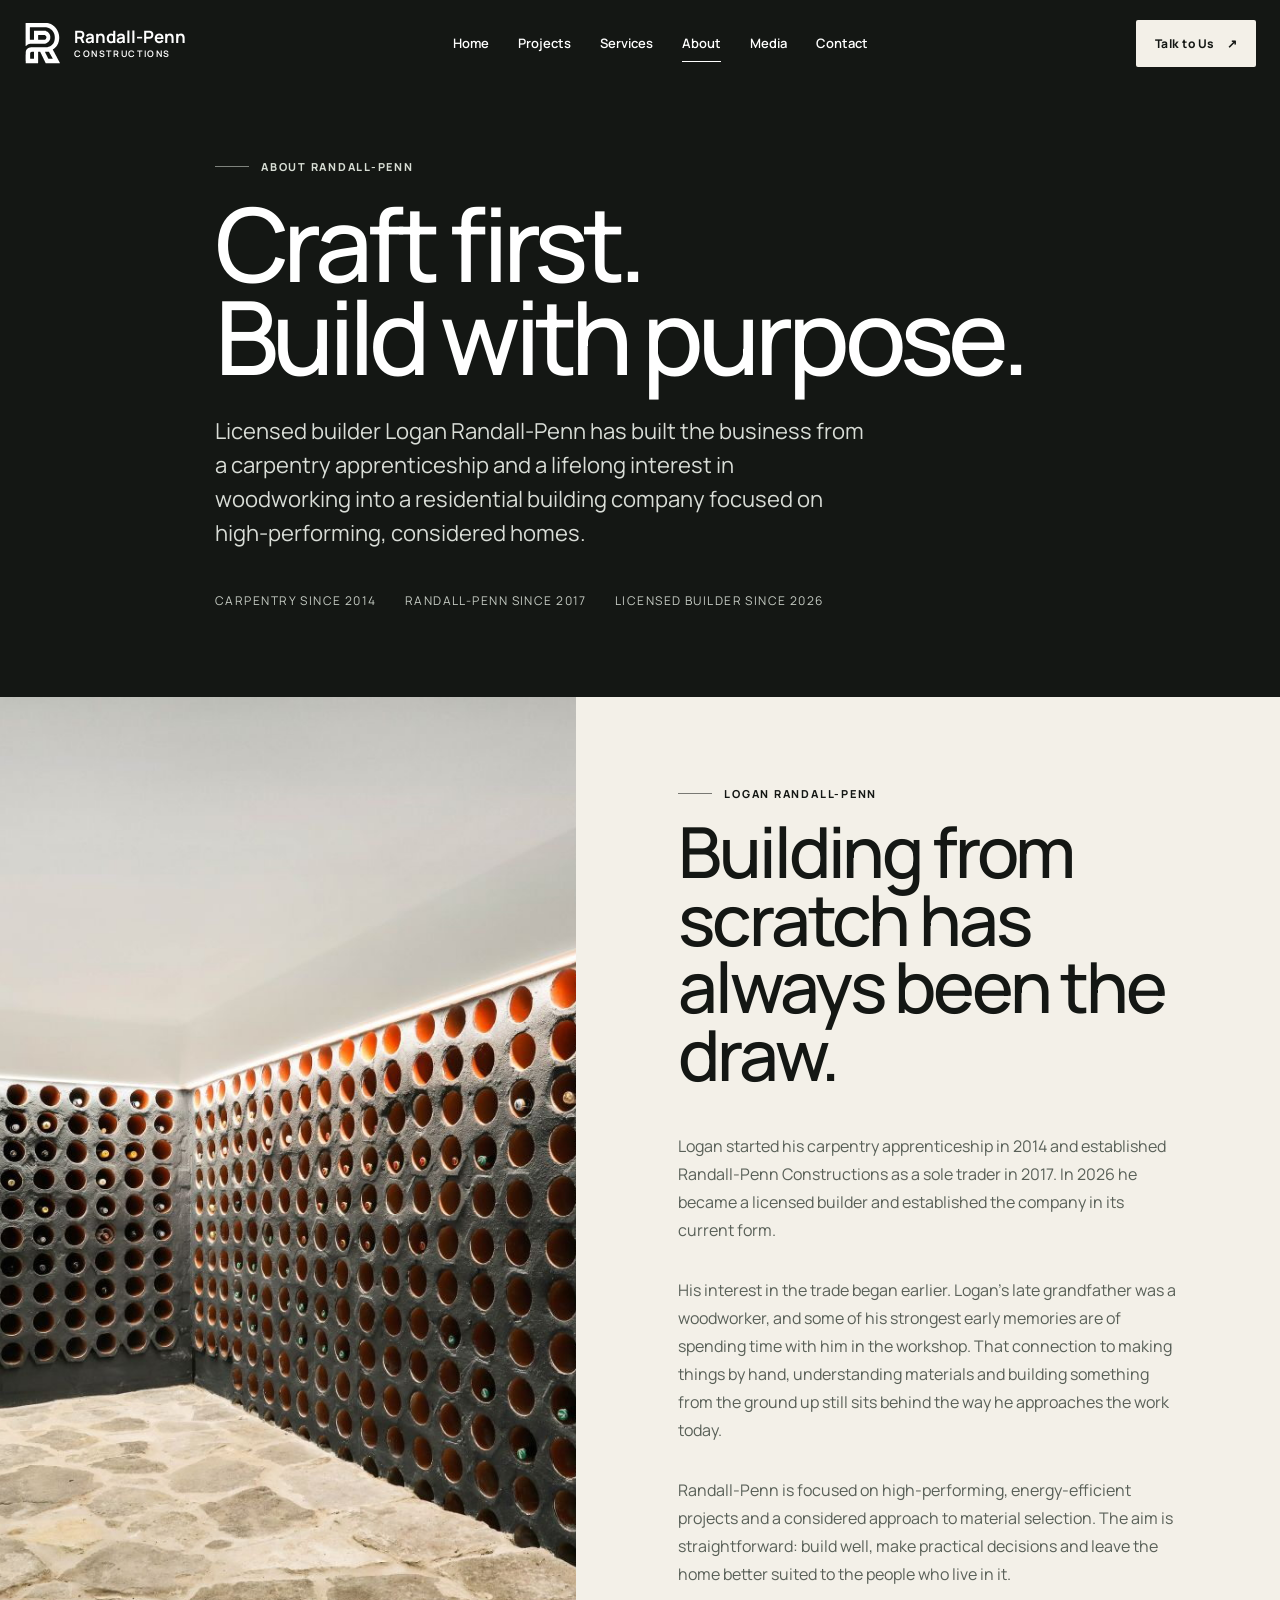
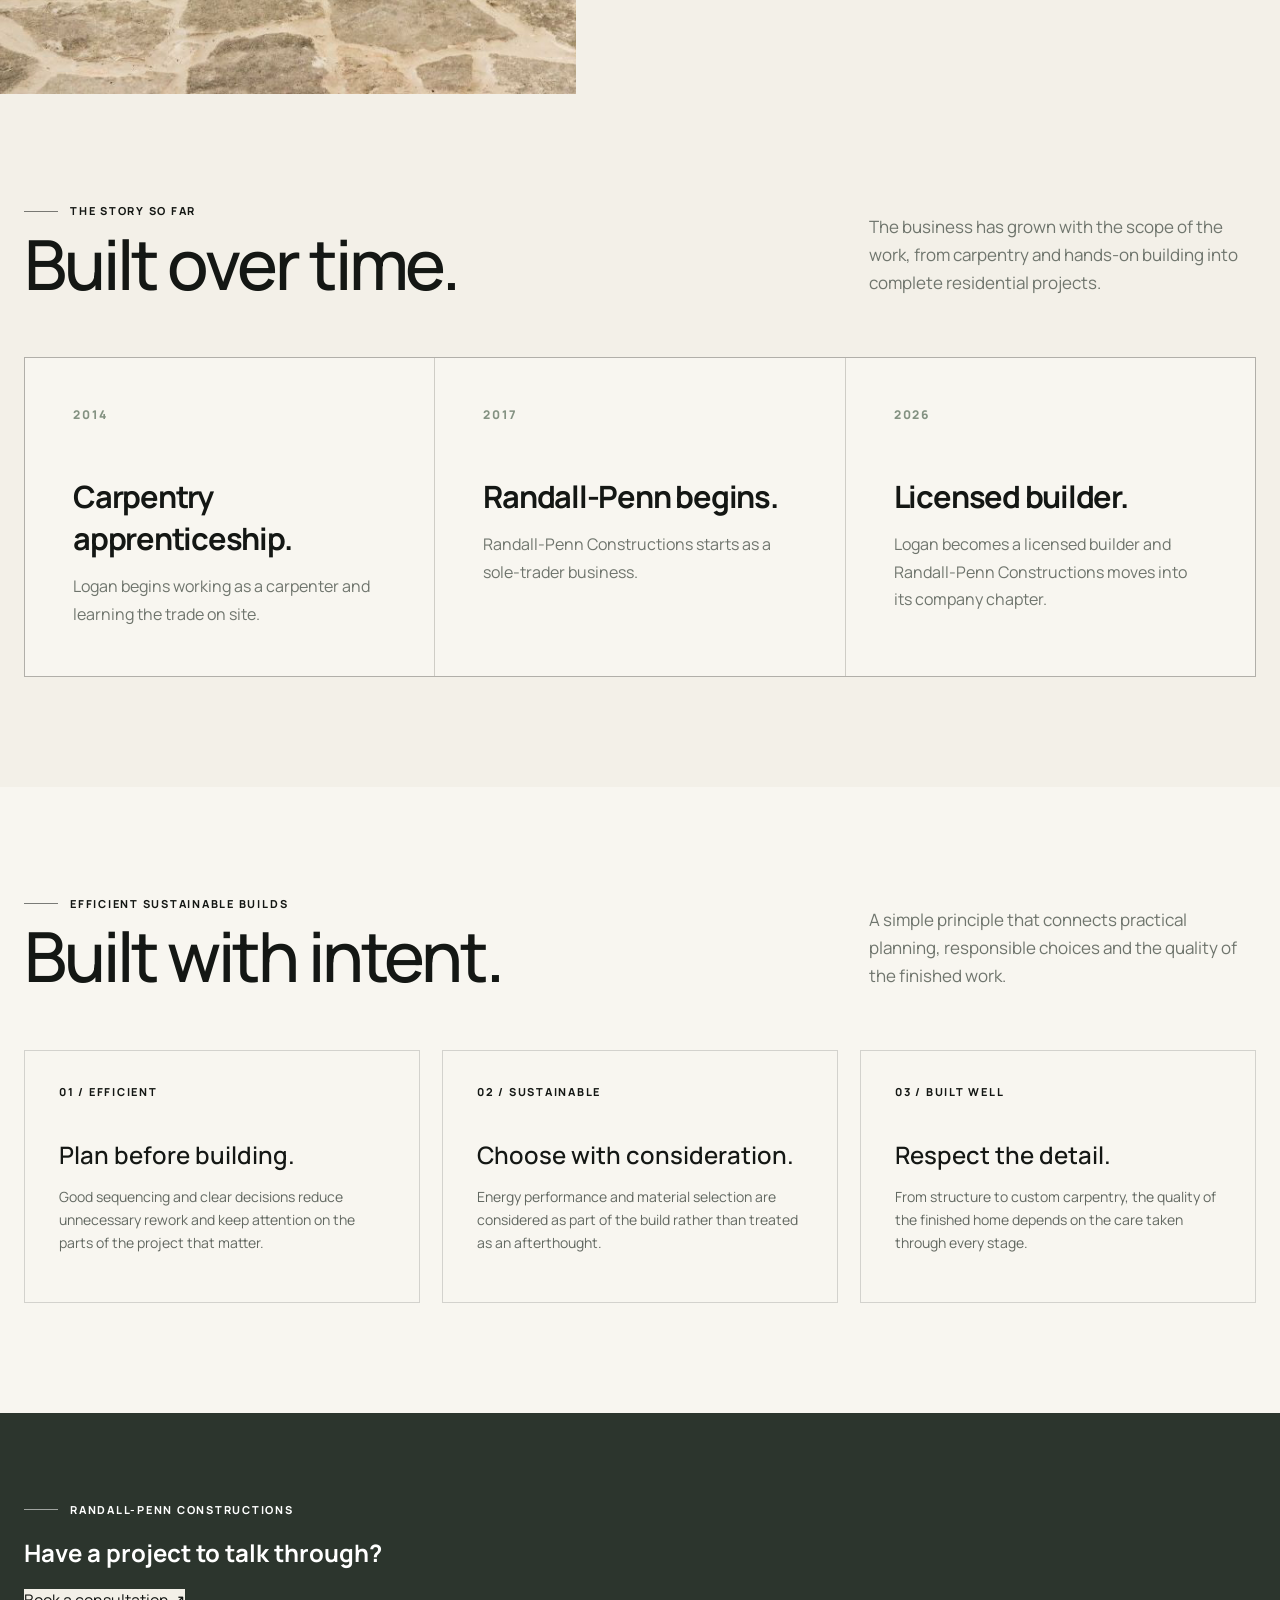
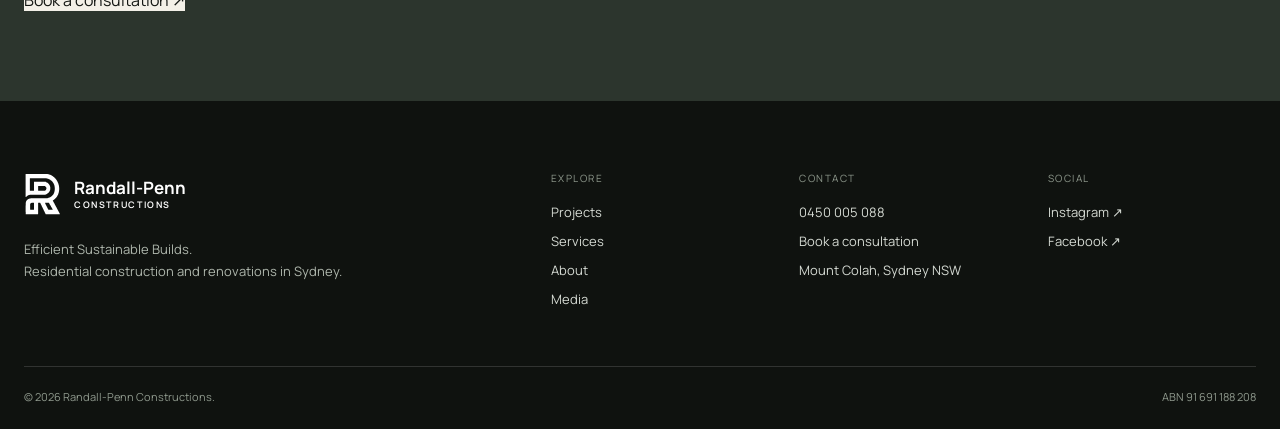
==== commit 19476af3: "Add files via upload" ====
--- a/about.html
+++ b/about.html
@@ -23,13 +23,13 @@
 <meta property="og:title" content="About Logan Randall-Penn | Randall-Penn Constructions">
 <meta property="og:description" content="Meet licensed builder Logan Randall-Penn and learn about the craft, experience and thinking behind Efficient Sustainable Builds.">
 <meta property="og:url" content="https://www.randall-pennconstructions.com.au/about">
-<meta property="og:image" content="https://www.randall-pennconstructions.com.au/assets/images/randall-penn-media-14.jpg">
+<meta property="og:image" content="https://www.randall-pennconstructions.com.au/assets/images/randall-penn-media-56.jpg">
 <meta name="twitter:card" content="summary_large_image">
 </head>
 <body>
 <header class="site-header"><div class="wrap site-nav"><a class="brand" href="/" aria-label="Randall-Penn Constructions home"><img src="/assets/images/rp-logo-original.svg" alt=""><span>Randall-Penn<small>CONSTRUCTIONS</small></span></a><nav class="nav-links" aria-label="Main navigation"><a href="/">Home</a><a href="/projects">Projects</a><a href="/services">Services</a><a href="/about" aria-current="page">About</a><a href="/media">Media</a><a href="/contact">Contact</a></nav><a class="nav-cta" href="/contact">Talk to Us <span>↗︎</span></a><button class="menu-toggle" type="button" aria-label="Open navigation" aria-expanded="false"><span></span></button></div></header><div class="mobile-menu" aria-hidden="true"><aside class="mobile-panel" aria-label="Mobile navigation"><div class="mobile-head"><a class="brand" href="/"><img src="/assets/images/rp-logo-original.svg" alt=""><span>Randall-Penn<small>CONSTRUCTIONS</small></span></a><button class="menu-close" type="button" aria-label="Close navigation">×</button></div><nav class="mobile-links"><a href="/"><span>Home</span><span>↗︎</span></a><a href="/projects"><span>Projects</span><span>↗︎</span></a><a href="/services"><span>Services</span><span>↗︎</span></a><a href="/about"><span>About</span><span>↗︎</span></a><a href="/media"><span>Media</span><span>↗︎</span></a><a href="/contact"><span>Contact</span><span>↗︎</span></a></nav><div class="mobile-foot"><div class="micro" style="color:#aeb6ac;margin-bottom:15px">Efficient Sustainable Builds</div><a class="btn btn-light" href="/contact">Talk to Us <span>↗︎</span></a></div></aside></div>
 <main><section class="page-hero"><div class="wrap hero-inner"><div class="page-kicker micro micro-line">About Randall-Penn</div><h1>Craft first.<br>Build with purpose.</h1><p class="lede">Licensed builder Logan Randall-Penn has built the business from a carpentry apprenticeship and a lifelong interest in woodworking into a residential building company focused on high-performing, considered homes.</p><div class="hero-meta"><span>Carpentry since 2014</span><span>Randall-Penn since 2017</span><span>Licensed builder since 2026</span></div></div></section>
-<section class="about-grid"><div class="about-image"><img src="/assets/images/Randall%20Photo%20on%20site.png" alt="Logan Randall-Penn on a construction site" decoding="async"></div><div class="about-story reveal"><div class="micro micro-line">Logan Randall-Penn</div><h2>Building from scratch has always been the draw.</h2><p>Logan started his carpentry apprenticeship in 2014 and established Randall-Penn Constructions as a sole trader in 2017. In 2026 he became a licensed builder and established the company in its current form.</p><p>His interest in the trade began earlier. Logan's late grandfather was a woodworker, and some of his strongest early memories are of spending time with him in the workshop. That connection to making things by hand, understanding materials and building something from the ground up still sits behind the way he approaches the work today.</p><p>Randall-Penn is focused on high-performing, energy-efficient projects and a considered approach to material selection. The aim is straightforward: build well, make practical decisions and leave the home better suited to the people who live in it.</p></div></section>
+<section class="about-grid"><div class="about-image"><img src="/assets/images/randall-penn-media-56.jpg" alt="Randall-Penn Constructions building work" decoding="async"></div><div class="about-story reveal"><div class="micro micro-line">Logan Randall-Penn</div><h2>Building from scratch has always been the draw.</h2><p>Logan started his carpentry apprenticeship in 2014 and established Randall-Penn Constructions as a sole trader in 2017. In 2026 he became a licensed builder and established the company in its current form.</p><p>His interest in the trade began earlier. Logan's late grandfather was a woodworker, and some of his strongest early memories are of spending time with him in the workshop. That connection to making things by hand, understanding materials and building something from the ground up still sits behind the way he approaches the work today.</p><p>Randall-Penn is focused on high-performing, energy-efficient projects and a considered approach to material selection. The aim is straightforward: build well, make practical decisions and leave the home better suited to the people who live in it.</p></div></section>
 <section class="section section-soft"><div class="wrap"><div class="section-head reveal"><div><div class="micro micro-line">The story so far</div><h2>Built over time.</h2></div><p>The business has grown with the scope of the work, from carpentry and hands-on building into complete residential projects.</p></div><div class="timeline-grid"><article class="timeline-card reveal"><div class="year">2014</div><h3>Carpentry apprenticeship.</h3><p>Logan begins working as a carpenter and learning the trade on site.</p></article><article class="timeline-card reveal"><div class="year">2017</div><h3>Randall-Penn begins.</h3><p>Randall-Penn Constructions starts as a sole-trader business.</p></article><article class="timeline-card reveal"><div class="year">2026</div><h3>Licensed builder.</h3><p>Logan becomes a licensed builder and Randall-Penn Constructions moves into its company chapter.</p></article></div></div></section>
 <section class="section"><div class="wrap"><div class="section-head reveal"><div><div class="micro micro-line">Efficient Sustainable Builds</div><h2>Built with intent.</h2></div><p>A simple principle that connects practical planning, responsible choices and the quality of the finished work.</p></div><div class="values-grid"><article class="value-card reveal"><div class="micro">01 / Efficient</div><h3>Plan before building.</h3><p>Good sequencing and clear decisions reduce unnecessary rework and keep attention on the parts of the project that matter.</p></article><article class="value-card reveal"><div class="micro">02 / Sustainable</div><h3>Choose with consideration.</h3><p>Energy performance and material selection are considered as part of the build rather than treated as an afterthought.</p></article><article class="value-card reveal"><div class="micro">03 / Built well</div><h3>Respect the detail.</h3><p>From structure to custom carpentry, the quality of the finished home depends on the care taken through every stage.</p></article></div></div></section>
 <section class="cta-band"><div class="wrap"><div><div class="micro micro-line">Randall-Penn Constructions</div><h2>Have a project to talk through?</h2></div><a class="btn-light" href="/contact">Book a consultation <span>↗︎</span></a></div></section>
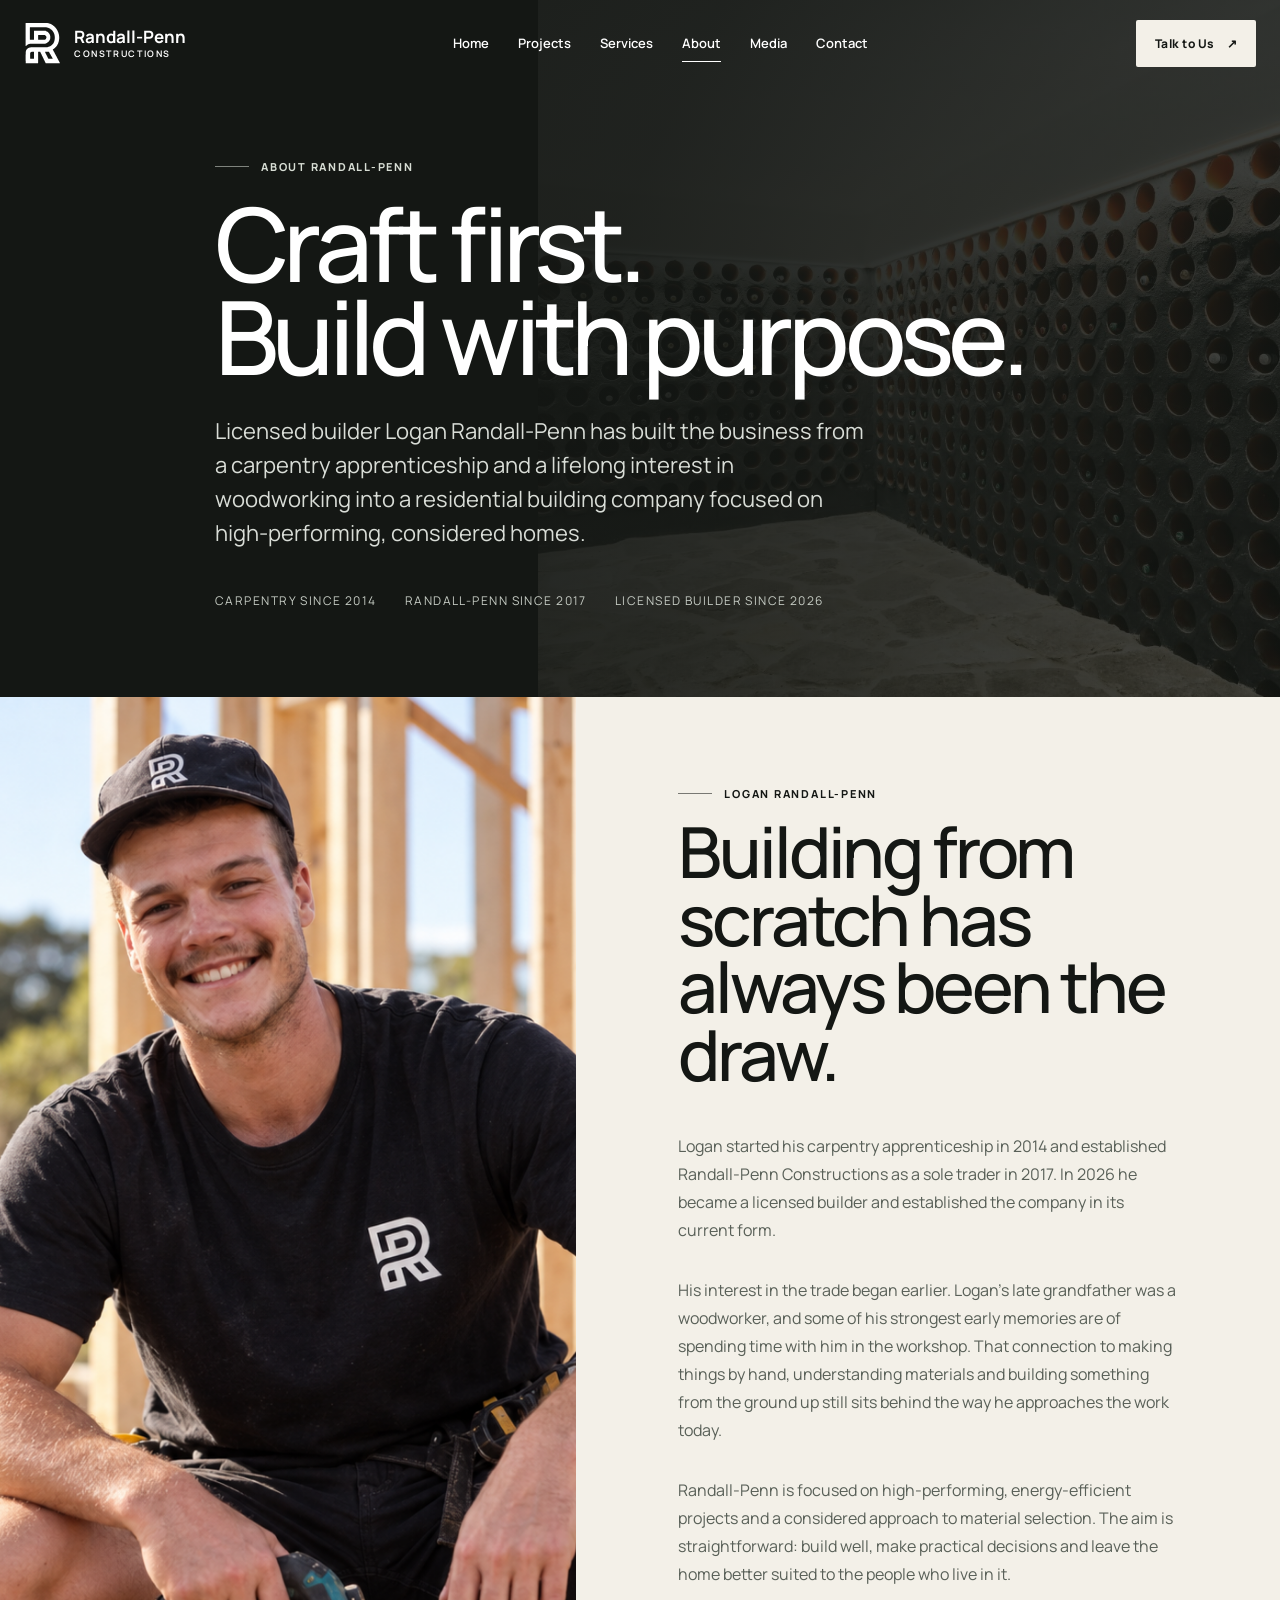
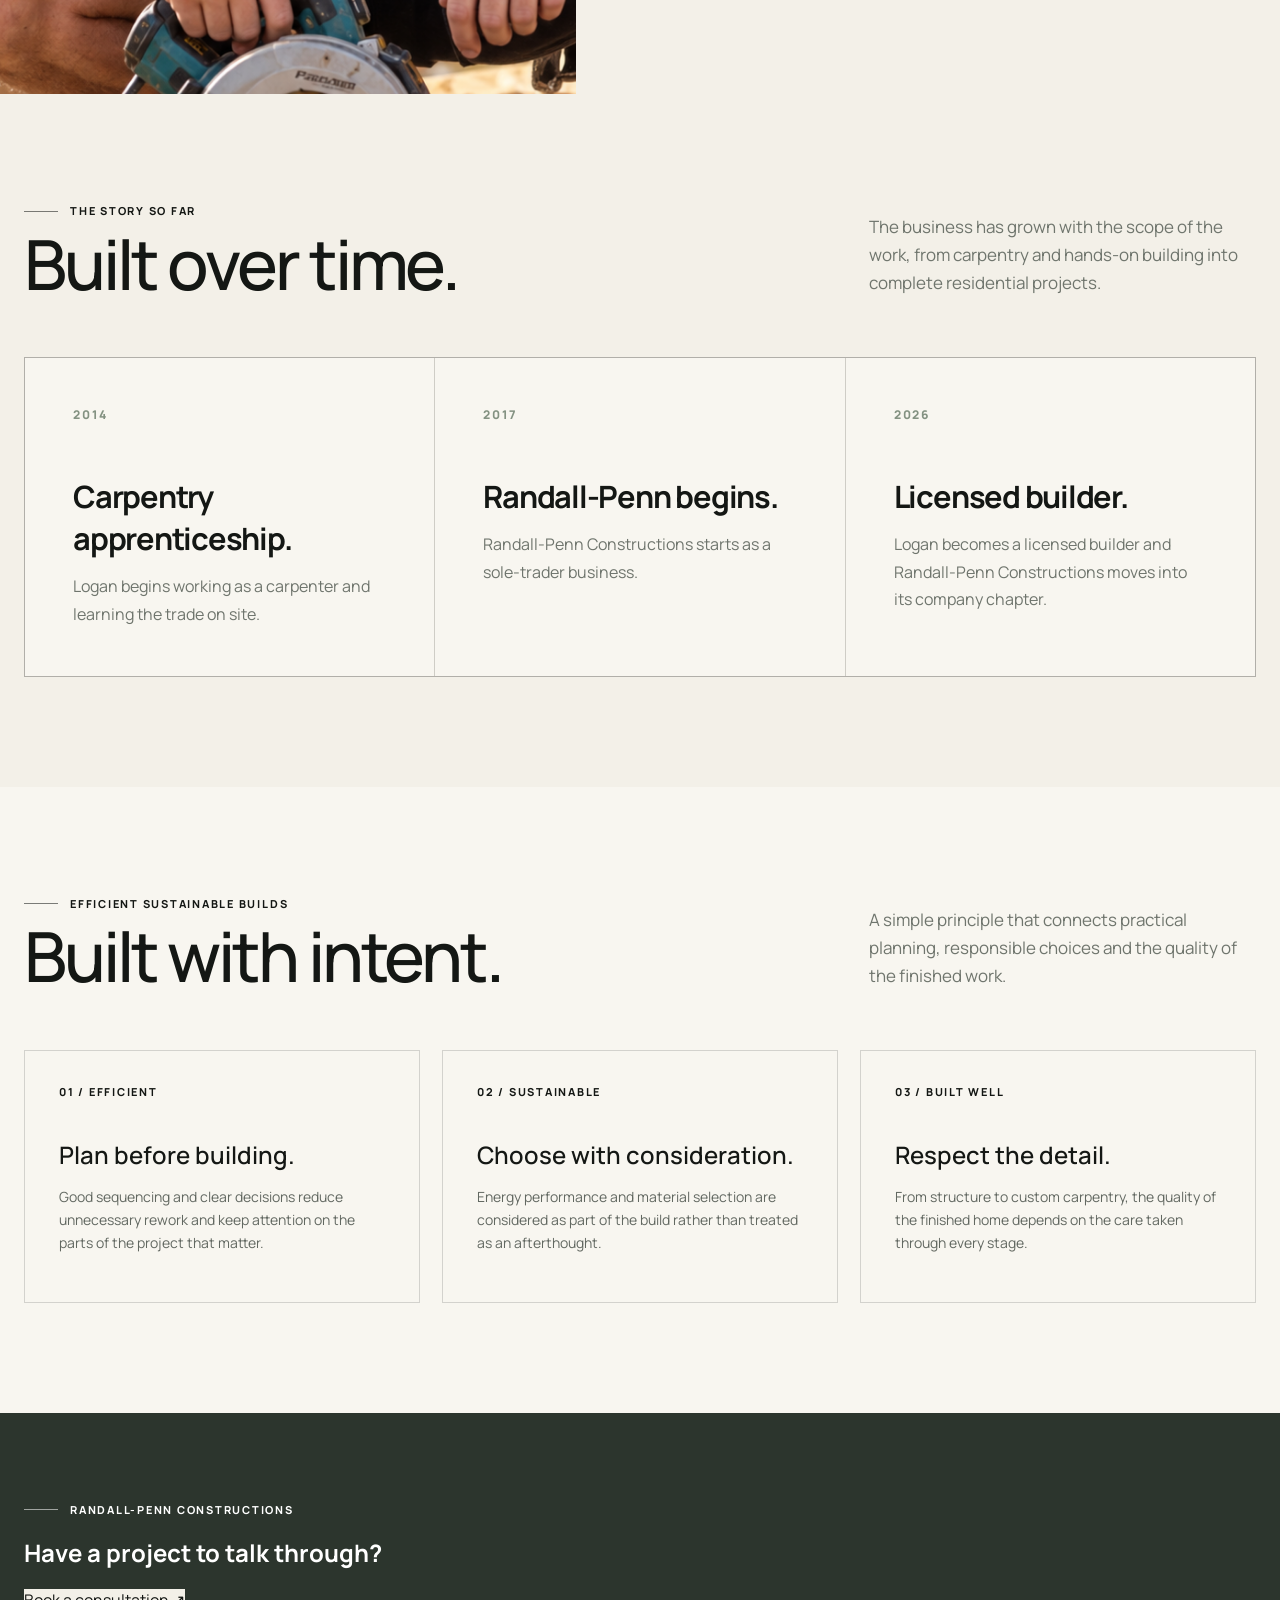
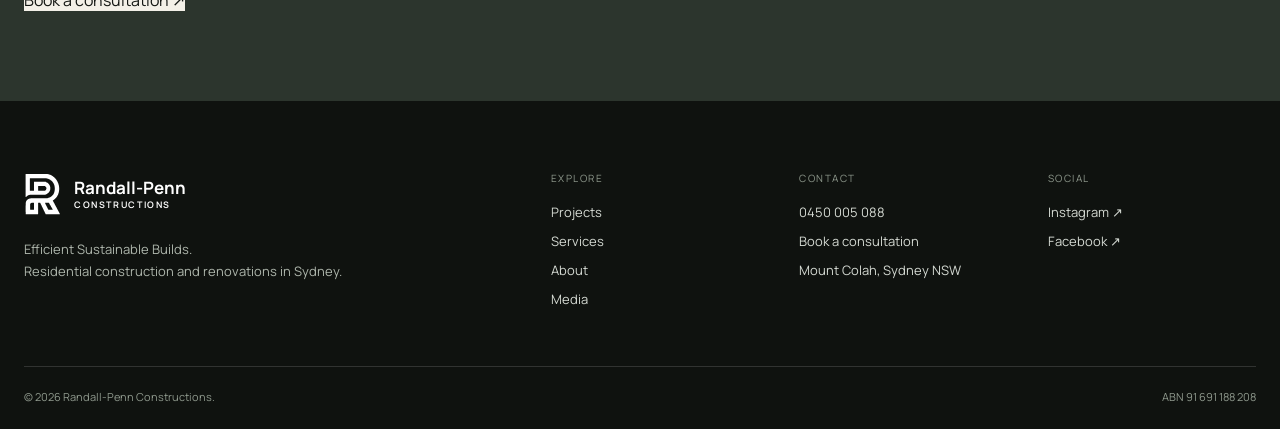
==== commit da66dfe9: "Add files via upload" ====
--- a/about.html
+++ b/about.html
@@ -28,8 +28,8 @@
 </head>
 <body>
 <header class="site-header"><div class="wrap site-nav"><a class="brand" href="/" aria-label="Randall-Penn Constructions home"><img src="/assets/images/rp-logo-original.svg" alt=""><span>Randall-Penn<small>CONSTRUCTIONS</small></span></a><nav class="nav-links" aria-label="Main navigation"><a href="/">Home</a><a href="/projects">Projects</a><a href="/services">Services</a><a href="/about" aria-current="page">About</a><a href="/media">Media</a><a href="/contact">Contact</a></nav><a class="nav-cta" href="/contact">Talk to Us <span>↗︎</span></a><button class="menu-toggle" type="button" aria-label="Open navigation" aria-expanded="false"><span></span></button></div></header><div class="mobile-menu" aria-hidden="true"><aside class="mobile-panel" aria-label="Mobile navigation"><div class="mobile-head"><a class="brand" href="/"><img src="/assets/images/rp-logo-original.svg" alt=""><span>Randall-Penn<small>CONSTRUCTIONS</small></span></a><button class="menu-close" type="button" aria-label="Close navigation">×</button></div><nav class="mobile-links"><a href="/"><span>Home</span><span>↗︎</span></a><a href="/projects"><span>Projects</span><span>↗︎</span></a><a href="/services"><span>Services</span><span>↗︎</span></a><a href="/about"><span>About</span><span>↗︎</span></a><a href="/media"><span>Media</span><span>↗︎</span></a><a href="/contact"><span>Contact</span><span>↗︎</span></a></nav><div class="mobile-foot"><div class="micro" style="color:#aeb6ac;margin-bottom:15px">Efficient Sustainable Builds</div><a class="btn btn-light" href="/contact">Talk to Us <span>↗︎</span></a></div></aside></div>
-<main><section class="page-hero"><div class="wrap hero-inner"><div class="page-kicker micro micro-line">About Randall-Penn</div><h1>Craft first.<br>Build with purpose.</h1><p class="lede">Licensed builder Logan Randall-Penn has built the business from a carpentry apprenticeship and a lifelong interest in woodworking into a residential building company focused on high-performing, considered homes.</p><div class="hero-meta"><span>Carpentry since 2014</span><span>Randall-Penn since 2017</span><span>Licensed builder since 2026</span></div></div></section>
-<section class="about-grid"><div class="about-image"><img src="/assets/images/randall-penn-media-56.jpg" alt="Randall-Penn Constructions building work" decoding="async"></div><div class="about-story reveal"><div class="micro micro-line">Logan Randall-Penn</div><h2>Building from scratch has always been the draw.</h2><p>Logan started his carpentry apprenticeship in 2014 and established Randall-Penn Constructions as a sole trader in 2017. In 2026 he became a licensed builder and established the company in its current form.</p><p>His interest in the trade began earlier. Logan's late grandfather was a woodworker, and some of his strongest early memories are of spending time with him in the workshop. That connection to making things by hand, understanding materials and building something from the ground up still sits behind the way he approaches the work today.</p><p>Randall-Penn is focused on high-performing, energy-efficient projects and a considered approach to material selection. The aim is straightforward: build well, make practical decisions and leave the home better suited to the people who live in it.</p></div></section>
+<main><section class="page-hero has-image"><img class="hero-bg" src="/assets/images/randall-penn-media-56.jpg" alt="" aria-hidden="true"><div class="wrap hero-inner"><div class="page-kicker micro micro-line">About Randall-Penn</div><h1>Craft first.<br>Build with purpose.</h1><p class="lede">Licensed builder Logan Randall-Penn has built the business from a carpentry apprenticeship and a lifelong interest in woodworking into a residential building company focused on high-performing, considered homes.</p><div class="hero-meta"><span>Carpentry since 2014</span><span>Randall-Penn since 2017</span><span>Licensed builder since 2026</span></div></div></section>
+<section class="about-grid"><div class="about-image"><img src="/assets/images/Randall%20Photo%20on%20site.png" alt="Logan Randall-Penn on a construction site" decoding="async"></div><div class="about-story reveal"><div class="micro micro-line">Logan Randall-Penn</div><h2>Building from scratch has always been the draw.</h2><p>Logan started his carpentry apprenticeship in 2014 and established Randall-Penn Constructions as a sole trader in 2017. In 2026 he became a licensed builder and established the company in its current form.</p><p>His interest in the trade began earlier. Logan's late grandfather was a woodworker, and some of his strongest early memories are of spending time with him in the workshop. That connection to making things by hand, understanding materials and building something from the ground up still sits behind the way he approaches the work today.</p><p>Randall-Penn is focused on high-performing, energy-efficient projects and a considered approach to material selection. The aim is straightforward: build well, make practical decisions and leave the home better suited to the people who live in it.</p></div></section>
 <section class="section section-soft"><div class="wrap"><div class="section-head reveal"><div><div class="micro micro-line">The story so far</div><h2>Built over time.</h2></div><p>The business has grown with the scope of the work, from carpentry and hands-on building into complete residential projects.</p></div><div class="timeline-grid"><article class="timeline-card reveal"><div class="year">2014</div><h3>Carpentry apprenticeship.</h3><p>Logan begins working as a carpenter and learning the trade on site.</p></article><article class="timeline-card reveal"><div class="year">2017</div><h3>Randall-Penn begins.</h3><p>Randall-Penn Constructions starts as a sole-trader business.</p></article><article class="timeline-card reveal"><div class="year">2026</div><h3>Licensed builder.</h3><p>Logan becomes a licensed builder and Randall-Penn Constructions moves into its company chapter.</p></article></div></div></section>
 <section class="section"><div class="wrap"><div class="section-head reveal"><div><div class="micro micro-line">Efficient Sustainable Builds</div><h2>Built with intent.</h2></div><p>A simple principle that connects practical planning, responsible choices and the quality of the finished work.</p></div><div class="values-grid"><article class="value-card reveal"><div class="micro">01 / Efficient</div><h3>Plan before building.</h3><p>Good sequencing and clear decisions reduce unnecessary rework and keep attention on the parts of the project that matter.</p></article><article class="value-card reveal"><div class="micro">02 / Sustainable</div><h3>Choose with consideration.</h3><p>Energy performance and material selection are considered as part of the build rather than treated as an afterthought.</p></article><article class="value-card reveal"><div class="micro">03 / Built well</div><h3>Respect the detail.</h3><p>From structure to custom carpentry, the quality of the finished home depends on the care taken through every stage.</p></article></div></div></section>
 <section class="cta-band"><div class="wrap"><div><div class="micro micro-line">Randall-Penn Constructions</div><h2>Have a project to talk through?</h2></div><a class="btn-light" href="/contact">Book a consultation <span>↗︎</span></a></div></section>
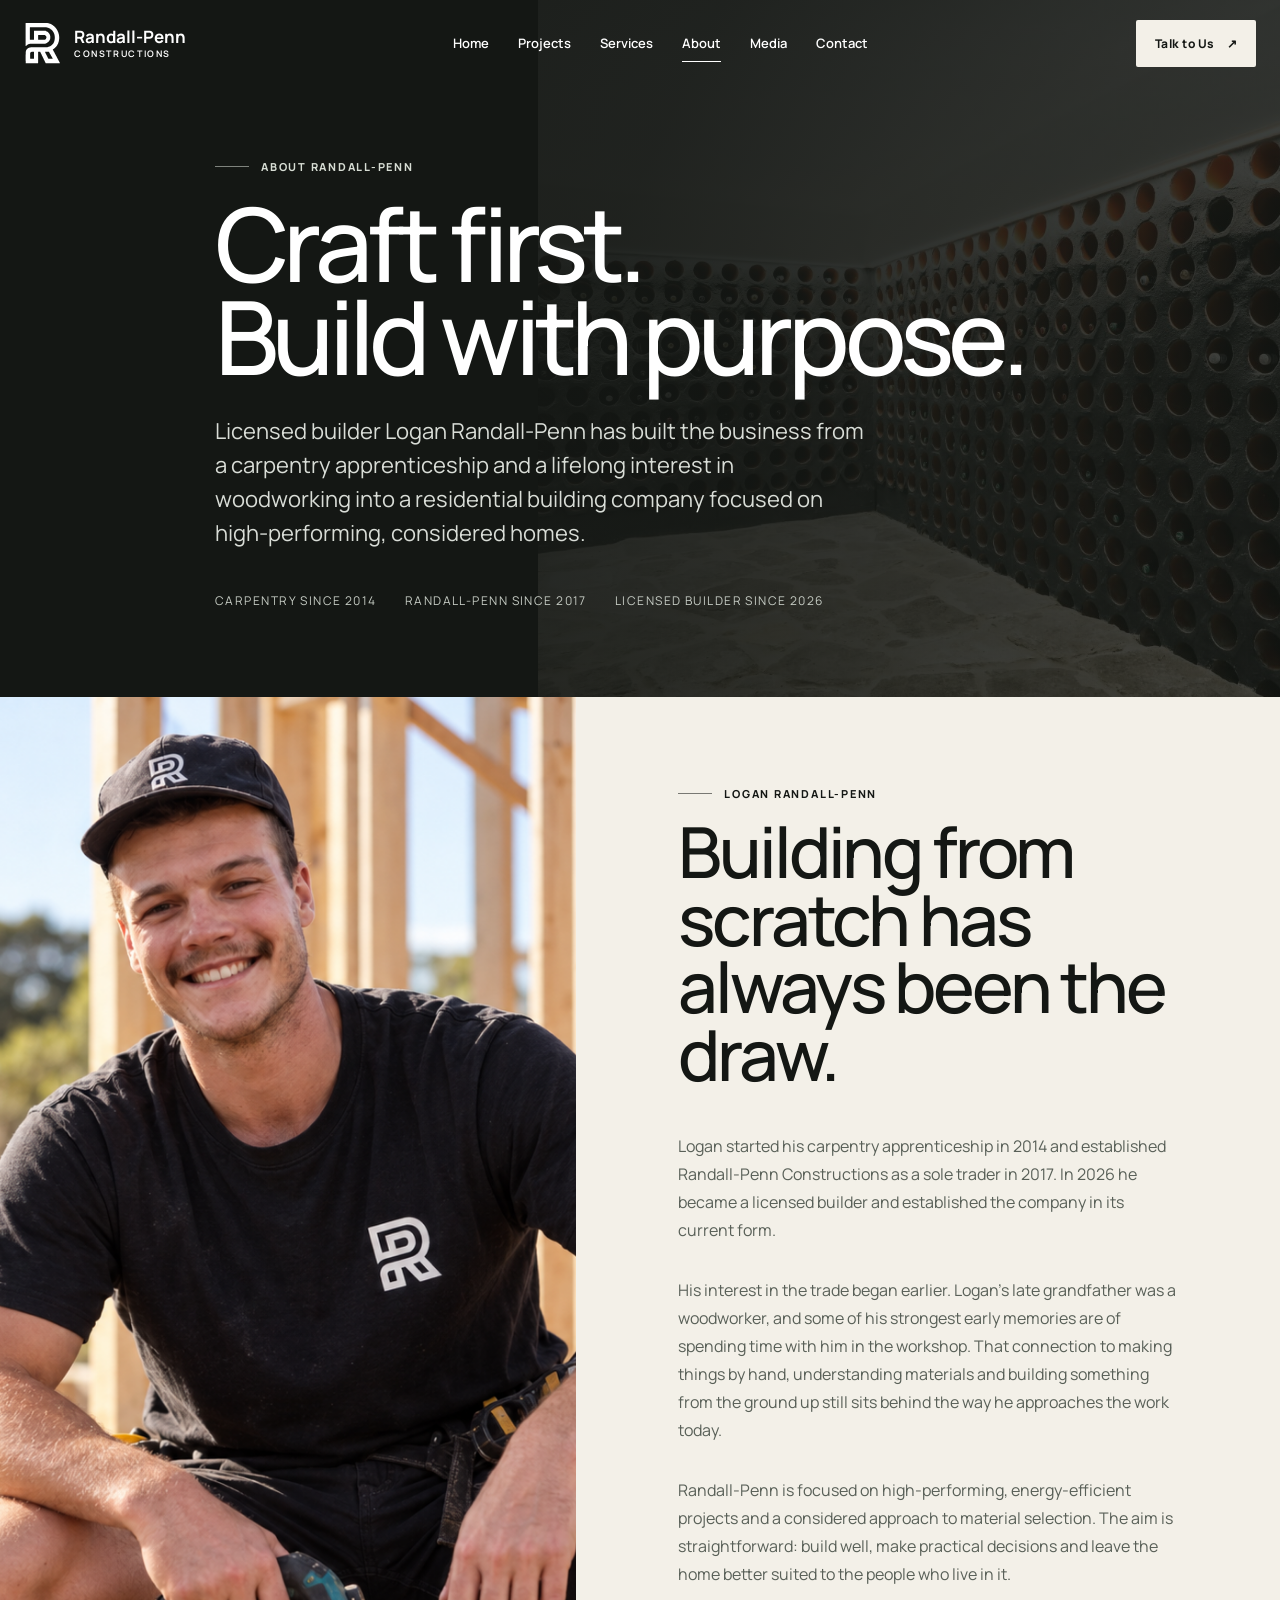
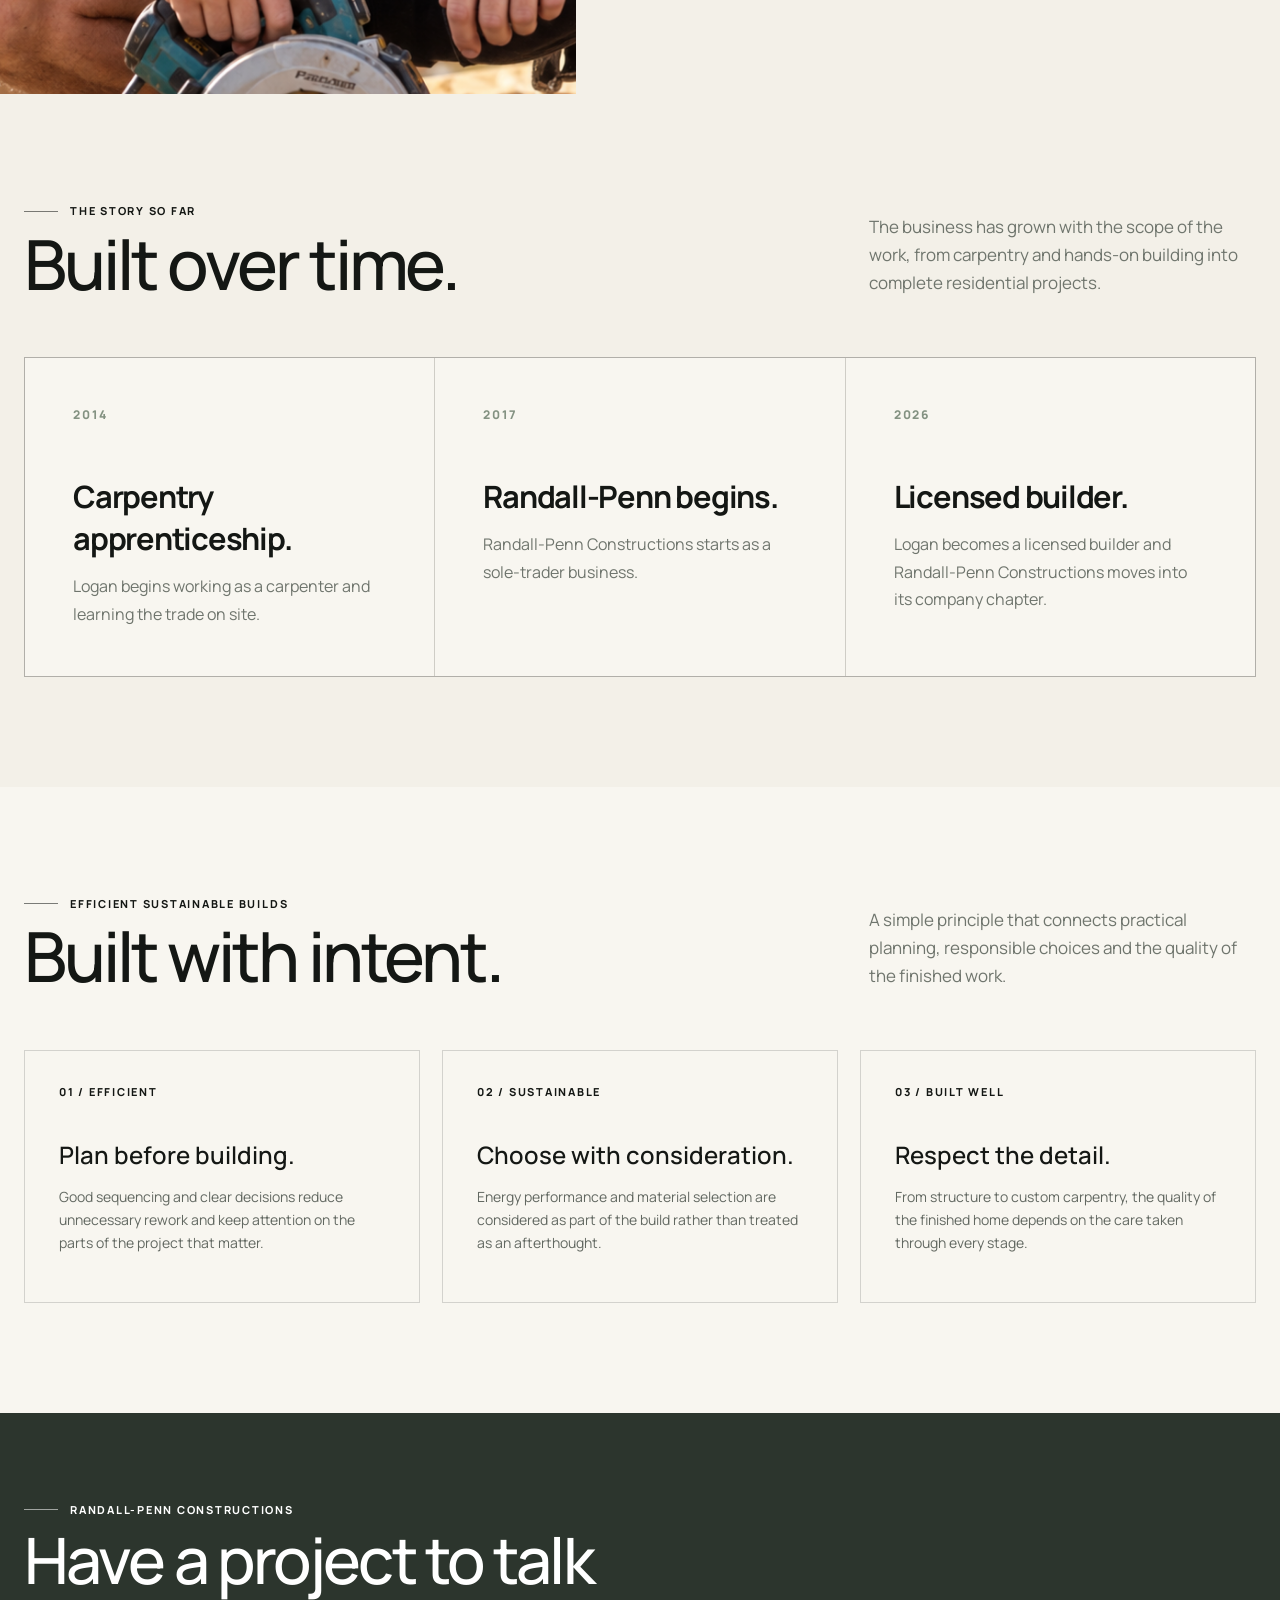
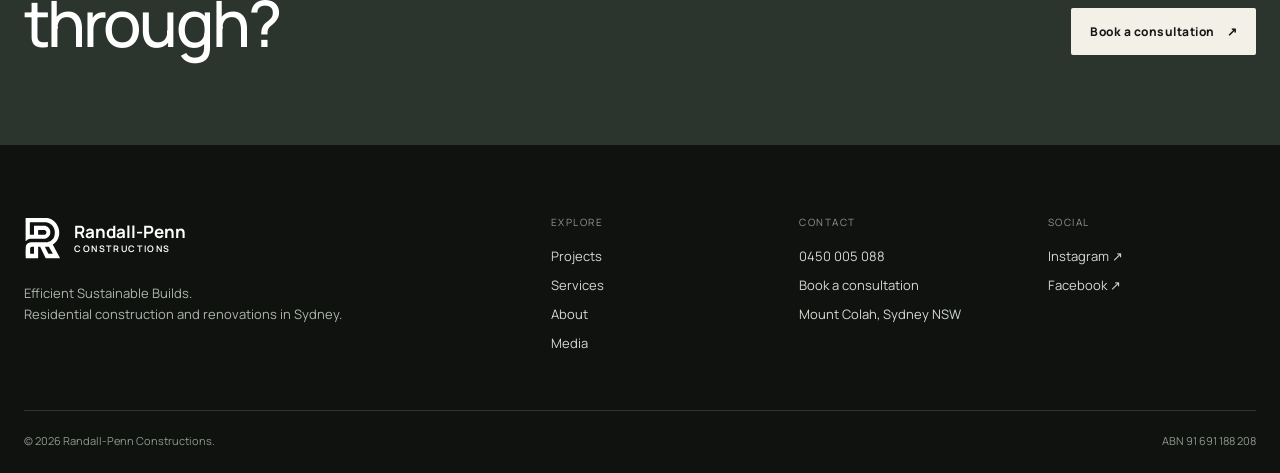
==== commit 1c87458a: "Add files via upload" ====
--- a/about.html
+++ b/about.html
@@ -13,7 +13,7 @@
 <link rel="preconnect" href="https://fonts.googleapis.com">
 <link rel="preconnect" href="https://fonts.gstatic.com" crossorigin>
 <link href="https://fonts.googleapis.com/css2?family=Manrope:wght@400;450;500;550;600;650;700;750;800&display=swap" rel="stylesheet">
-<link rel="stylesheet" href="/assets/css/pages.css?v=20261026-content">
+<link rel="stylesheet" href="/assets/css/pages.css?v=20261026-cta-contact">
 <script src="/assets/js/pages.js?v=20261026-content" defer></script>
 
 <link rel="canonical" href="https://www.randall-pennconstructions.com.au/about">
@@ -27,12 +27,12 @@
 <meta name="twitter:card" content="summary_large_image">
 </head>
 <body>
-<header class="site-header"><div class="wrap site-nav"><a class="brand" href="/" aria-label="Randall-Penn Constructions home"><img src="/assets/images/rp-logo-original.svg" alt=""><span>Randall-Penn<small>CONSTRUCTIONS</small></span></a><nav class="nav-links" aria-label="Main navigation"><a href="/">Home</a><a href="/projects">Projects</a><a href="/services">Services</a><a href="/about" aria-current="page">About</a><a href="/media">Media</a><a href="/contact">Contact</a></nav><a class="nav-cta" href="/contact">Talk to Us <span>↗︎</span></a><button class="menu-toggle" type="button" aria-label="Open navigation" aria-expanded="false"><span></span></button></div></header><div class="mobile-menu" aria-hidden="true"><aside class="mobile-panel" aria-label="Mobile navigation"><div class="mobile-head"><a class="brand" href="/"><img src="/assets/images/rp-logo-original.svg" alt=""><span>Randall-Penn<small>CONSTRUCTIONS</small></span></a><button class="menu-close" type="button" aria-label="Close navigation">×</button></div><nav class="mobile-links"><a href="/"><span>Home</span><span>↗︎</span></a><a href="/projects"><span>Projects</span><span>↗︎</span></a><a href="/services"><span>Services</span><span>↗︎</span></a><a href="/about"><span>About</span><span>↗︎</span></a><a href="/media"><span>Media</span><span>↗︎</span></a><a href="/contact"><span>Contact</span><span>↗︎</span></a></nav><div class="mobile-foot"><div class="micro" style="color:#aeb6ac;margin-bottom:15px">Efficient Sustainable Builds</div><a class="btn btn-light" href="/contact">Talk to Us <span>↗︎</span></a></div></aside></div>
+<header class="site-header"><div class="wrap site-nav"><a class="brand" href="/" aria-label="Randall-Penn Constructions home"><img src="/assets/images/rp-logo-original.svg" alt=""><span>Randall-Penn<small>CONSTRUCTIONS</small></span></a><nav class="nav-links" aria-label="Main navigation"><a href="/">Home</a><a href="/projects">Projects</a><a href="/services">Services</a><a href="/about" aria-current="page">About</a><a href="/media">Media</a><a href="/contact">Contact</a></nav><a class="nav-cta" href="/contact">Talk to Us <span>↗︎</span></a><button class="menu-toggle" type="button" aria-label="Open navigation" aria-expanded="false"><span></span></button></div></header><div class="mobile-menu" aria-hidden="true"><aside class="mobile-panel" aria-label="Mobile navigation"><div class="mobile-head"><a class="brand" href="/"><img src="/assets/images/rp-logo-original.svg" alt=""><span>Randall-Penn<small>CONSTRUCTIONS</small></span></a><button class="menu-close" type="button" aria-label="Close navigation">×</button></div><nav class="mobile-links"><a href="/"><span>Home</span><span>↗︎</span></a><a href="/projects"><span>Projects</span><span>↗︎</span></a><a href="/services"><span>Services</span><span>↗︎</span></a><a href="/about"><span>About</span><span>↗︎</span></a><a href="/media"><span>Media</span><span>↗︎</span></a><a href="/contact"><span>Contact</span><span>↗︎</span></a></nav><div class="mobile-foot"><div class="micro" style="color:#aeb6ac;margin-bottom:15px">Efficient Sustainable Builds</div><a class="btn btn-light cta-shape" href="/contact">Talk to Us <span>↗︎</span></a></div></aside></div>
 <main><section class="page-hero has-image"><img class="hero-bg" src="/assets/images/randall-penn-media-56.jpg" alt="" aria-hidden="true"><div class="wrap hero-inner"><div class="page-kicker micro micro-line">About Randall-Penn</div><h1>Craft first.<br>Build with purpose.</h1><p class="lede">Licensed builder Logan Randall-Penn has built the business from a carpentry apprenticeship and a lifelong interest in woodworking into a residential building company focused on high-performing, considered homes.</p><div class="hero-meta"><span>Carpentry since 2014</span><span>Randall-Penn since 2017</span><span>Licensed builder since 2026</span></div></div></section>
 <section class="about-grid"><div class="about-image"><img src="/assets/images/Randall%20Photo%20on%20site.png" alt="Logan Randall-Penn on a construction site" decoding="async"></div><div class="about-story reveal"><div class="micro micro-line">Logan Randall-Penn</div><h2>Building from scratch has always been the draw.</h2><p>Logan started his carpentry apprenticeship in 2014 and established Randall-Penn Constructions as a sole trader in 2017. In 2026 he became a licensed builder and established the company in its current form.</p><p>His interest in the trade began earlier. Logan's late grandfather was a woodworker, and some of his strongest early memories are of spending time with him in the workshop. That connection to making things by hand, understanding materials and building something from the ground up still sits behind the way he approaches the work today.</p><p>Randall-Penn is focused on high-performing, energy-efficient projects and a considered approach to material selection. The aim is straightforward: build well, make practical decisions and leave the home better suited to the people who live in it.</p></div></section>
 <section class="section section-soft"><div class="wrap"><div class="section-head reveal"><div><div class="micro micro-line">The story so far</div><h2>Built over time.</h2></div><p>The business has grown with the scope of the work, from carpentry and hands-on building into complete residential projects.</p></div><div class="timeline-grid"><article class="timeline-card reveal"><div class="year">2014</div><h3>Carpentry apprenticeship.</h3><p>Logan begins working as a carpenter and learning the trade on site.</p></article><article class="timeline-card reveal"><div class="year">2017</div><h3>Randall-Penn begins.</h3><p>Randall-Penn Constructions starts as a sole-trader business.</p></article><article class="timeline-card reveal"><div class="year">2026</div><h3>Licensed builder.</h3><p>Logan becomes a licensed builder and Randall-Penn Constructions moves into its company chapter.</p></article></div></div></section>
 <section class="section"><div class="wrap"><div class="section-head reveal"><div><div class="micro micro-line">Efficient Sustainable Builds</div><h2>Built with intent.</h2></div><p>A simple principle that connects practical planning, responsible choices and the quality of the finished work.</p></div><div class="values-grid"><article class="value-card reveal"><div class="micro">01 / Efficient</div><h3>Plan before building.</h3><p>Good sequencing and clear decisions reduce unnecessary rework and keep attention on the parts of the project that matter.</p></article><article class="value-card reveal"><div class="micro">02 / Sustainable</div><h3>Choose with consideration.</h3><p>Energy performance and material selection are considered as part of the build rather than treated as an afterthought.</p></article><article class="value-card reveal"><div class="micro">03 / Built well</div><h3>Respect the detail.</h3><p>From structure to custom carpentry, the quality of the finished home depends on the care taken through every stage.</p></article></div></div></section>
-<section class="cta-band"><div class="wrap"><div><div class="micro micro-line">Randall-Penn Constructions</div><h2>Have a project to talk through?</h2></div><a class="btn-light" href="/contact">Book a consultation <span>↗︎</span></a></div></section>
+<section class="cta-band"><div class="wrap cta-inner"><div><div class="micro micro-line">Randall-Penn Constructions</div><h2>Have a project to talk through?</h2></div><a class="btn btn-light" href="/contact">Book a consultation <span>↗︎</span></a></div></section>
 </main>
 <footer class="site-footer"><div class="wrap"><div class="footer-grid"><div class="footer-brand"><a class="brand" href="/"><img src="/assets/images/rp-logo-original.svg" alt=""><span>Randall-Penn<small>CONSTRUCTIONS</small></span></a><p>Efficient Sustainable Builds.<br>Residential construction and renovations in Sydney.</p></div><div><div class="foot-title">Explore</div><div class="foot-links"><a href="/projects">Projects</a><a href="/services">Services</a><a href="/about">About</a><a href="/media">Media</a></div></div><div><div class="foot-title">Contact</div><div class="foot-links"><a href="tel:+61450005088">0450 005 088</a><a href="/contact#book-consultation">Book a consultation</a><span>Mount Colah, Sydney NSW</span></div></div><div><div class="foot-title">Social</div><div class="foot-links"><a href="https://www.instagram.com/randallpennconstructions/" target="_blank" rel="noopener">Instagram ↗︎</a><a href="https://www.facebook.com/RandallPennConstructions/" target="_blank" rel="noopener">Facebook ↗︎</a></div></div></div><div class="footer-base"><span>© <span data-year>2026</span> Randall-Penn Constructions.</span><span>ABN 91 691 188 208</span></div></div></footer>
 </body>
--- a/assets/css/pages.css
+++ b/assets/css/pages.css
@@ -107,3 +107,13 @@
 .media-lightbox{border:0;padding:0;background:rgba(10,12,10,.96);width:100vw;height:100vh;max-width:none;max-height:none;overflow:hidden}.media-lightbox::backdrop{background:rgba(10,12,10,.92)}.media-lightbox img{width:100%;height:100%;object-fit:contain;padding:clamp(24px,5vw,70px)}.media-lightbox-close{position:fixed;top:18px;right:22px;width:46px;height:46px;border:1px solid rgba(255,255,255,.28);border-radius:50%;background:rgba(20,23,20,.75);color:#fff;font-size:28px;line-height:1;cursor:pointer;z-index:3}
 @media(max-width:980px){.project-case-head{grid-template-columns:1fr;gap:24px}.project-gallery-four{grid-template-columns:1.15fr .85fr;grid-template-rows:repeat(3,minmax(260px,52vw))}.project-gallery-four .lead{grid-column:1;grid-row:1/3}.project-gallery-four figure:nth-child(2){grid-column:2;grid-row:1}.project-gallery-four figure:nth-child(3){grid-column:2;grid-row:2}.project-gallery-four figure:nth-child(4){grid-column:1/3;grid-row:3}.project-film{grid-template-columns:1fr}.timeline-grid{grid-template-columns:1fr}.timeline-card{min-height:0}.media-masonry{columns:2}.media-feature-reverse .media-copy,.media-feature-reverse .video-frame{order:initial}}
 @media(max-width:680px){.project-case{padding:64px 0}.project-gallery-four,.project-gallery-two{display:grid;grid-template-columns:1fr;grid-template-rows:none;grid-auto-rows:auto}.project-gallery-four .lead,.project-gallery-four figure:nth-child(2),.project-gallery-four figure:nth-child(3),.project-gallery-four figure:nth-child(4){grid-column:auto;grid-row:auto}.project-gallery figure{min-height:0}.project-gallery img{height:auto;aspect-ratio:auto;object-fit:contain;background:#111}.project-film{padding:22px}.media-masonry{columns:2;column-gap:8px}.media-tile{margin-bottom:8px}.media-lightbox img{padding:54px 12px 18px}}
+
+/* Contact hero: full-bleed truck image with a continuous gradient, avoiding the hard split used by editorial image heroes. */
+.page-hero.contact-hero .hero-bg{inset:0;width:100%;height:100%;object-fit:cover;object-position:center 52%;opacity:.82;filter:saturate(.86) contrast(1.02)}
+.page-hero.contact-hero:before{background:linear-gradient(90deg,rgba(12,16,13,.92) 0%,rgba(12,16,13,.78) 30%,rgba(12,16,13,.58) 58%,rgba(12,16,13,.39) 100%),linear-gradient(0deg,rgba(9,12,10,.38) 0%,rgba(9,12,10,.08) 42%,transparent 72%)}
+@media(max-width:680px){.page-hero.contact-hero .hero-bg{inset:0;width:100%;height:100%;opacity:.6;object-position:58% center}.page-hero.contact-hero:before{background:linear-gradient(90deg,rgba(12,16,13,.9) 0%,rgba(12,16,13,.7) 62%,rgba(12,16,13,.5) 100%),linear-gradient(0deg,rgba(9,12,10,.36),transparent 55%)}}
+
+/* Homepage-style corner treatment for the CTA buttons on Projects, Services, About and Media only. */
+.cta-band .cta-shape{border-radius:2px 31px 2px 2px;min-height:54px;padding:15px 19px 15px 24px;gap:32px;justify-content:space-between}
+.cta-band .cta-shape span{font-size:20px;font-weight:400;transition:transform .2s}
+.cta-band .cta-shape:hover span{transform:translate(3px,-3px)}
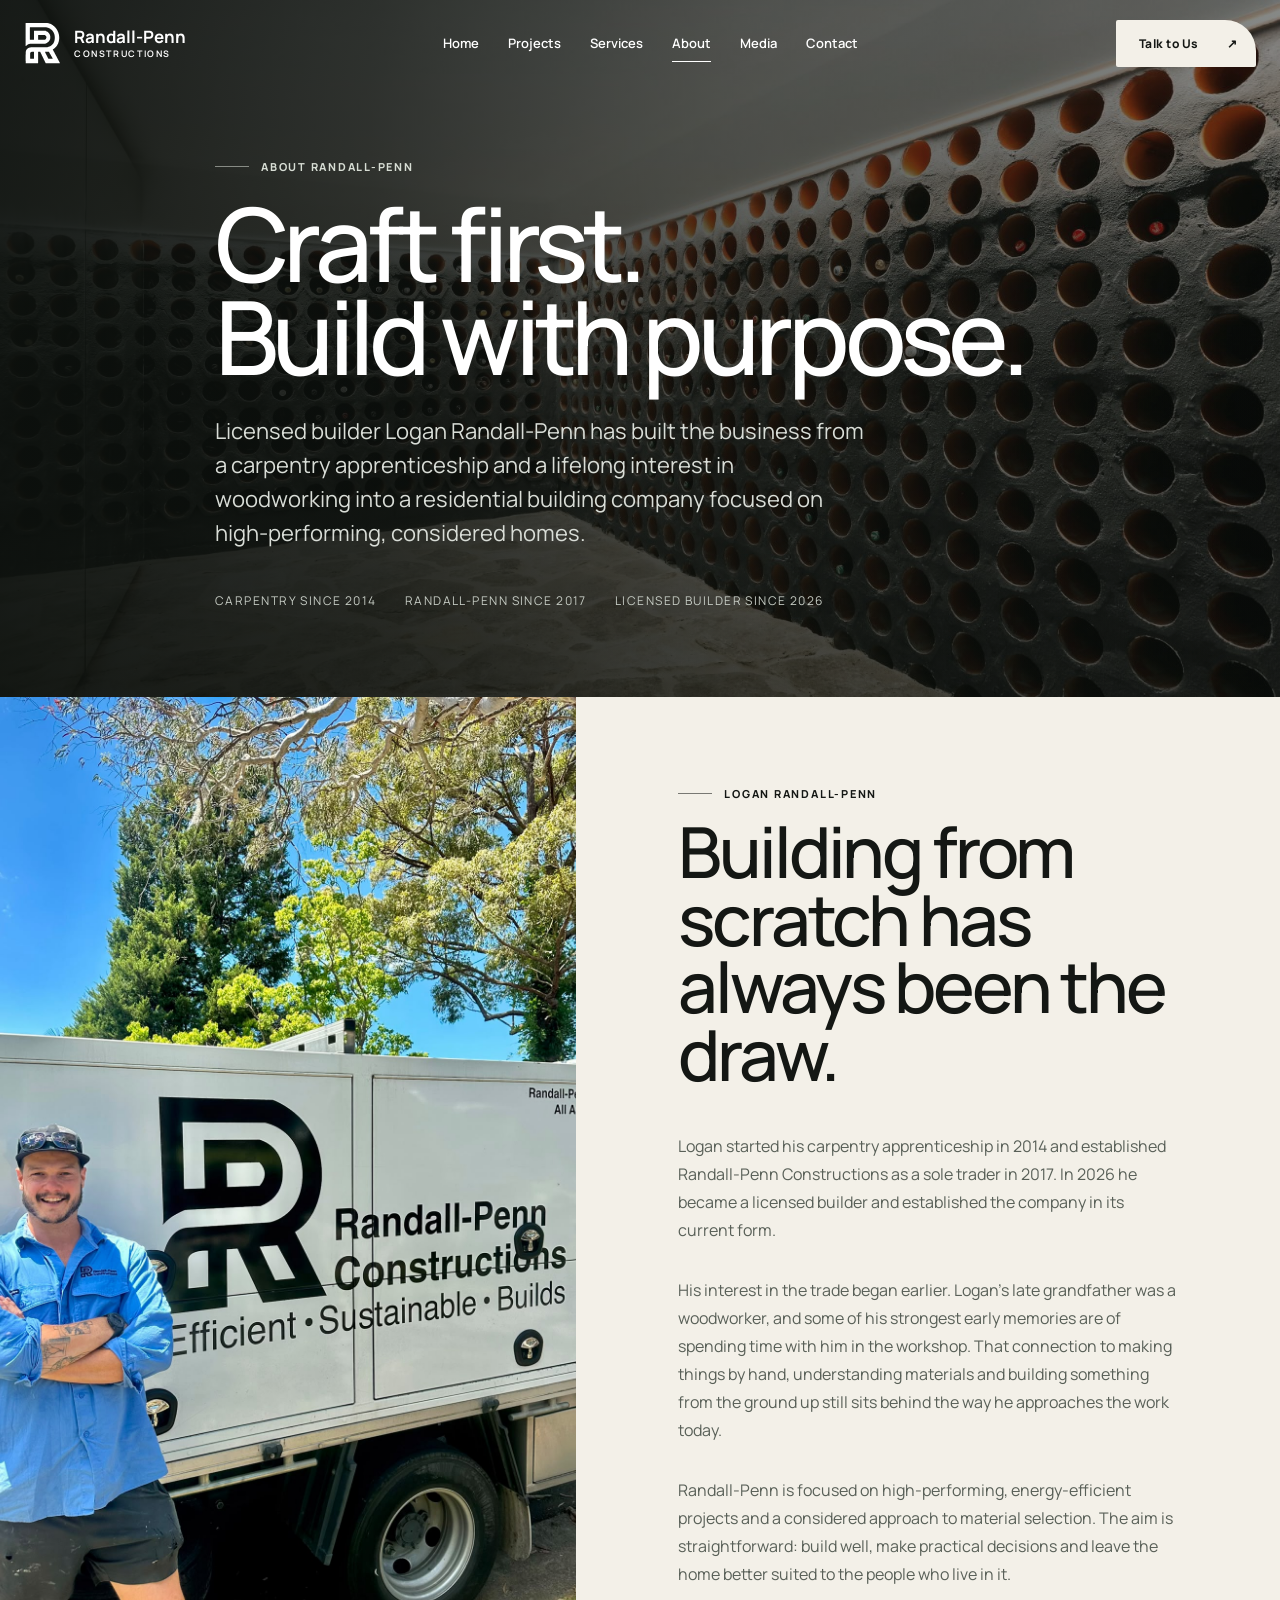
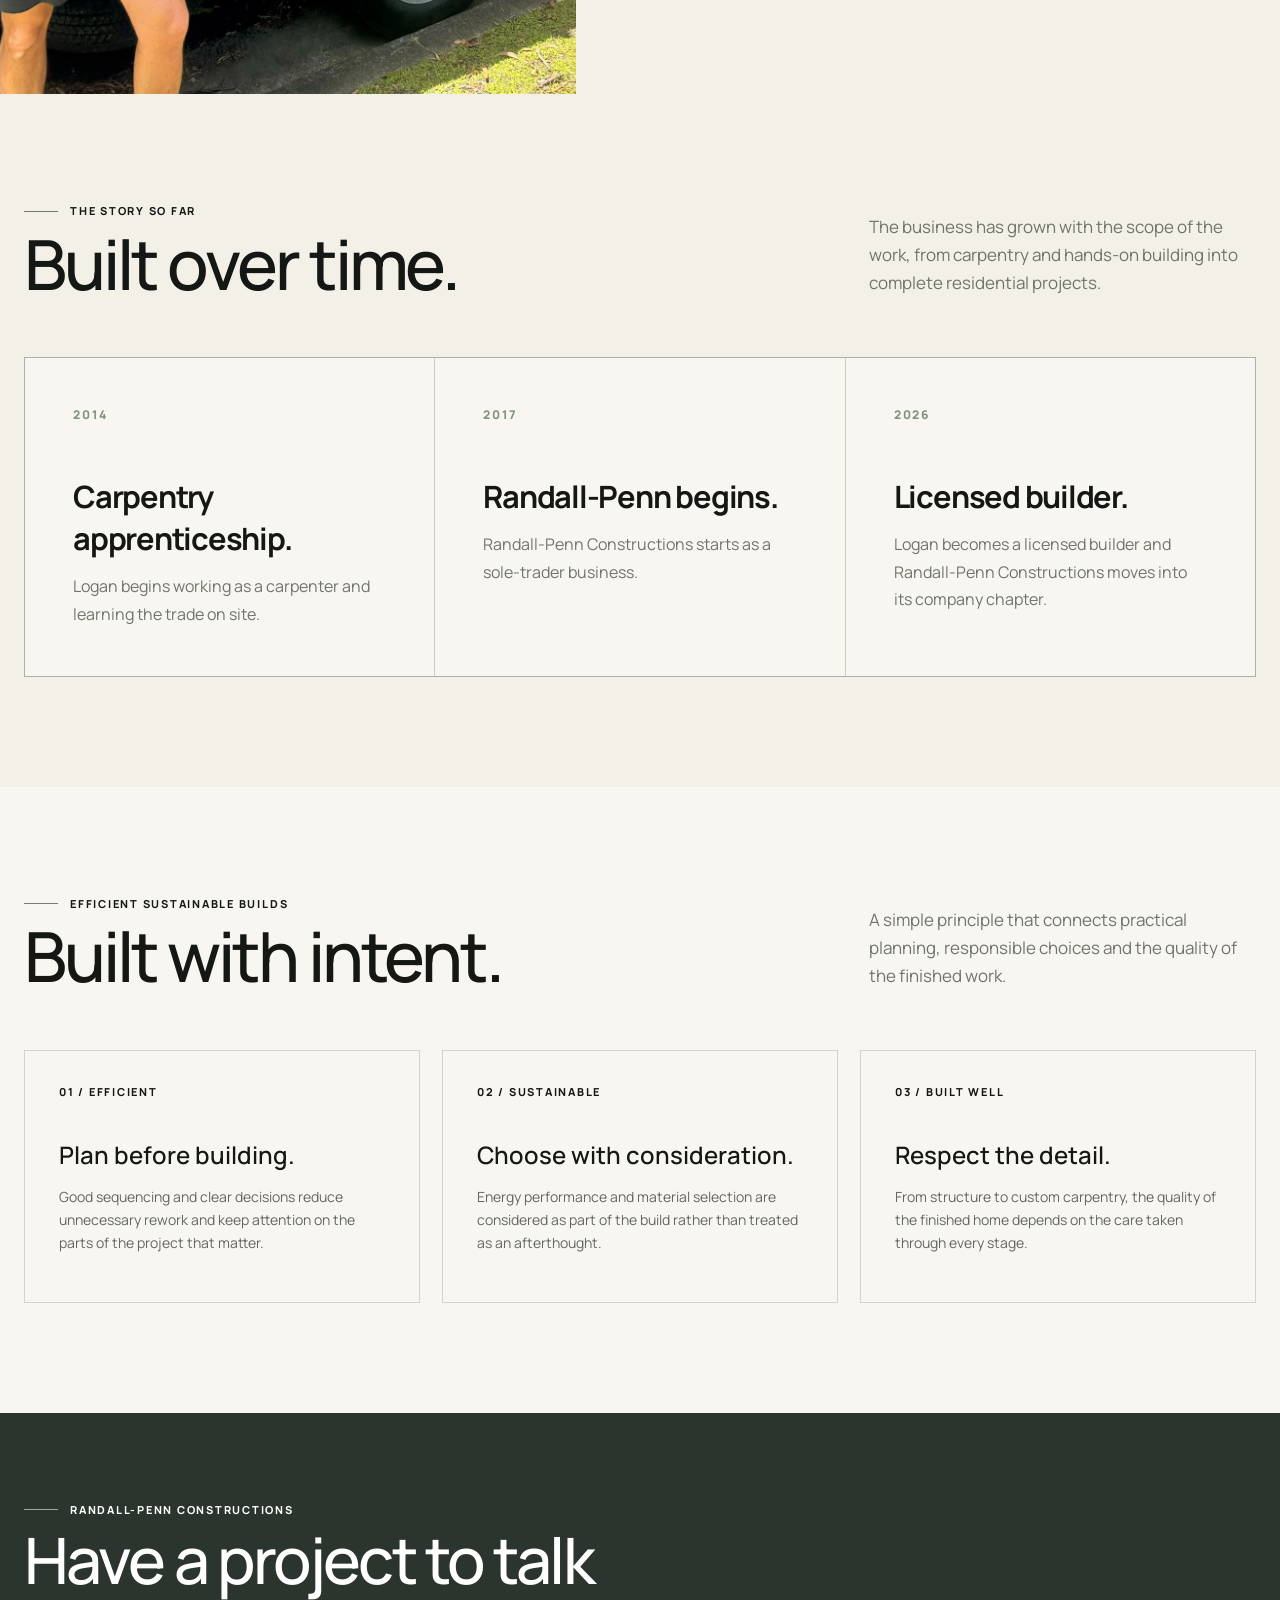
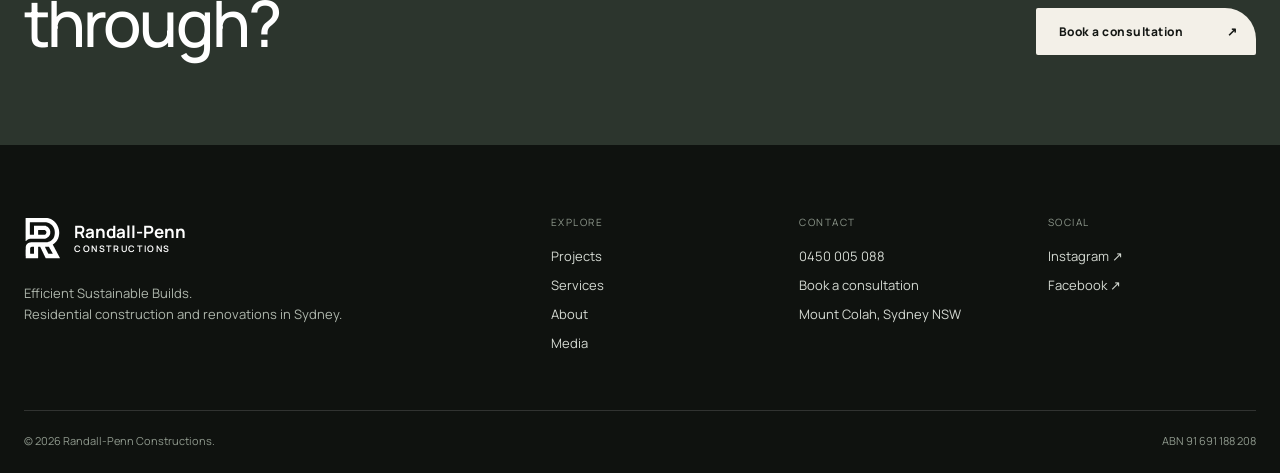
==== commit 6aa26026: "Add files via upload" ====
--- a/about.html
+++ b/about.html
@@ -29,7 +29,7 @@
 <body>
 <header class="site-header"><div class="wrap site-nav"><a class="brand" href="/" aria-label="Randall-Penn Constructions home"><img src="/assets/images/rp-logo-original.svg" alt=""><span>Randall-Penn<small>CONSTRUCTIONS</small></span></a><nav class="nav-links" aria-label="Main navigation"><a href="/">Home</a><a href="/projects">Projects</a><a href="/services">Services</a><a href="/about" aria-current="page">About</a><a href="/media">Media</a><a href="/contact">Contact</a></nav><a class="nav-cta" href="/contact">Talk to Us <span>↗︎</span></a><button class="menu-toggle" type="button" aria-label="Open navigation" aria-expanded="false"><span></span></button></div></header><div class="mobile-menu" aria-hidden="true"><aside class="mobile-panel" aria-label="Mobile navigation"><div class="mobile-head"><a class="brand" href="/"><img src="/assets/images/rp-logo-original.svg" alt=""><span>Randall-Penn<small>CONSTRUCTIONS</small></span></a><button class="menu-close" type="button" aria-label="Close navigation">×</button></div><nav class="mobile-links"><a href="/"><span>Home</span><span>↗︎</span></a><a href="/projects"><span>Projects</span><span>↗︎</span></a><a href="/services"><span>Services</span><span>↗︎</span></a><a href="/about"><span>About</span><span>↗︎</span></a><a href="/media"><span>Media</span><span>↗︎</span></a><a href="/contact"><span>Contact</span><span>↗︎</span></a></nav><div class="mobile-foot"><div class="micro" style="color:#aeb6ac;margin-bottom:15px">Efficient Sustainable Builds</div><a class="btn btn-light cta-shape" href="/contact">Talk to Us <span>↗︎</span></a></div></aside></div>
 <main><section class="page-hero has-image"><img class="hero-bg" src="/assets/images/randall-penn-media-56.jpg" alt="" aria-hidden="true"><div class="wrap hero-inner"><div class="page-kicker micro micro-line">About Randall-Penn</div><h1>Craft first.<br>Build with purpose.</h1><p class="lede">Licensed builder Logan Randall-Penn has built the business from a carpentry apprenticeship and a lifelong interest in woodworking into a residential building company focused on high-performing, considered homes.</p><div class="hero-meta"><span>Carpentry since 2014</span><span>Randall-Penn since 2017</span><span>Licensed builder since 2026</span></div></div></section>
-<section class="about-grid"><div class="about-image"><img src="/assets/images/Randall%20Photo%20on%20site.png" alt="Logan Randall-Penn on a construction site" decoding="async"></div><div class="about-story reveal"><div class="micro micro-line">Logan Randall-Penn</div><h2>Building from scratch has always been the draw.</h2><p>Logan started his carpentry apprenticeship in 2014 and established Randall-Penn Constructions as a sole trader in 2017. In 2026 he became a licensed builder and established the company in its current form.</p><p>His interest in the trade began earlier. Logan's late grandfather was a woodworker, and some of his strongest early memories are of spending time with him in the workshop. That connection to making things by hand, understanding materials and building something from the ground up still sits behind the way he approaches the work today.</p><p>Randall-Penn is focused on high-performing, energy-efficient projects and a considered approach to material selection. The aim is straightforward: build well, make practical decisions and leave the home better suited to the people who live in it.</p></div></section>
+<section class="about-grid"><div class="about-image"><img src="/assets/images/Logan222.jpeg" alt="Logan Randall-Penn on a construction site" decoding="async"></div><div class="about-story reveal"><div class="micro micro-line">Logan Randall-Penn</div><h2>Building from scratch has always been the draw.</h2><p>Logan started his carpentry apprenticeship in 2014 and established Randall-Penn Constructions as a sole trader in 2017. In 2026 he became a licensed builder and established the company in its current form.</p><p>His interest in the trade began earlier. Logan's late grandfather was a woodworker, and some of his strongest early memories are of spending time with him in the workshop. That connection to making things by hand, understanding materials and building something from the ground up still sits behind the way he approaches the work today.</p><p>Randall-Penn is focused on high-performing, energy-efficient projects and a considered approach to material selection. The aim is straightforward: build well, make practical decisions and leave the home better suited to the people who live in it.</p></div></section>
 <section class="section section-soft"><div class="wrap"><div class="section-head reveal"><div><div class="micro micro-line">The story so far</div><h2>Built over time.</h2></div><p>The business has grown with the scope of the work, from carpentry and hands-on building into complete residential projects.</p></div><div class="timeline-grid"><article class="timeline-card reveal"><div class="year">2014</div><h3>Carpentry apprenticeship.</h3><p>Logan begins working as a carpenter and learning the trade on site.</p></article><article class="timeline-card reveal"><div class="year">2017</div><h3>Randall-Penn begins.</h3><p>Randall-Penn Constructions starts as a sole-trader business.</p></article><article class="timeline-card reveal"><div class="year">2026</div><h3>Licensed builder.</h3><p>Logan becomes a licensed builder and Randall-Penn Constructions moves into its company chapter.</p></article></div></div></section>
 <section class="section"><div class="wrap"><div class="section-head reveal"><div><div class="micro micro-line">Efficient Sustainable Builds</div><h2>Built with intent.</h2></div><p>A simple principle that connects practical planning, responsible choices and the quality of the finished work.</p></div><div class="values-grid"><article class="value-card reveal"><div class="micro">01 / Efficient</div><h3>Plan before building.</h3><p>Good sequencing and clear decisions reduce unnecessary rework and keep attention on the parts of the project that matter.</p></article><article class="value-card reveal"><div class="micro">02 / Sustainable</div><h3>Choose with consideration.</h3><p>Energy performance and material selection are considered as part of the build rather than treated as an afterthought.</p></article><article class="value-card reveal"><div class="micro">03 / Built well</div><h3>Respect the detail.</h3><p>From structure to custom carpentry, the quality of the finished home depends on the care taken through every stage.</p></article></div></div></section>
 <section class="cta-band"><div class="wrap cta-inner"><div><div class="micro micro-line">Randall-Penn Constructions</div><h2>Have a project to talk through?</h2></div><a class="btn btn-light" href="/contact">Book a consultation <span>↗︎</span></a></div></section>
--- a/assets/css/pages.css
+++ b/assets/css/pages.css
@@ -117,3 +117,10 @@
 .cta-band .cta-shape{border-radius:2px 31px 2px 2px;min-height:54px;padding:15px 19px 15px 24px;gap:32px;justify-content:space-between}
 .cta-band .cta-shape span{font-size:20px;font-weight:400;transition:transform .2s}
 .cta-band .cta-shape:hover span{transform:translate(3px,-3px)}
+
+/* 2026-10-26 UI refinement: full-bleed image heroes + homepage CTA silhouette */
+.page-hero.has-image .hero-bg{inset:0;width:100%;height:100%;object-fit:cover;object-position:center 50%;opacity:.78;filter:saturate(.84) contrast(1.02)}
+.page-hero.has-image:before{background:linear-gradient(90deg,rgba(12,16,13,.92) 0%,rgba(12,16,13,.79) 29%,rgba(12,16,13,.57) 58%,rgba(12,16,13,.36) 100%),linear-gradient(0deg,rgba(9,12,10,.36) 0%,rgba(9,12,10,.08) 42%,transparent 72%)}
+.btn,.nav-cta{border-radius:2px 31px 2px 2px;justify-content:space-between;gap:28px;padding-left:22px;padding-right:18px}
+.cta-band .btn{min-width:220px}
+@media(max-width:680px){.page-hero.has-image .hero-bg{inset:0;width:100%;height:100%;opacity:.58;object-position:center center}.page-hero.has-image:before{background:linear-gradient(90deg,rgba(12,16,13,.91) 0%,rgba(12,16,13,.73) 62%,rgba(12,16,13,.48) 100%),linear-gradient(0deg,rgba(9,12,10,.34),transparent 60%)}.btn,.nav-cta{gap:18px}}
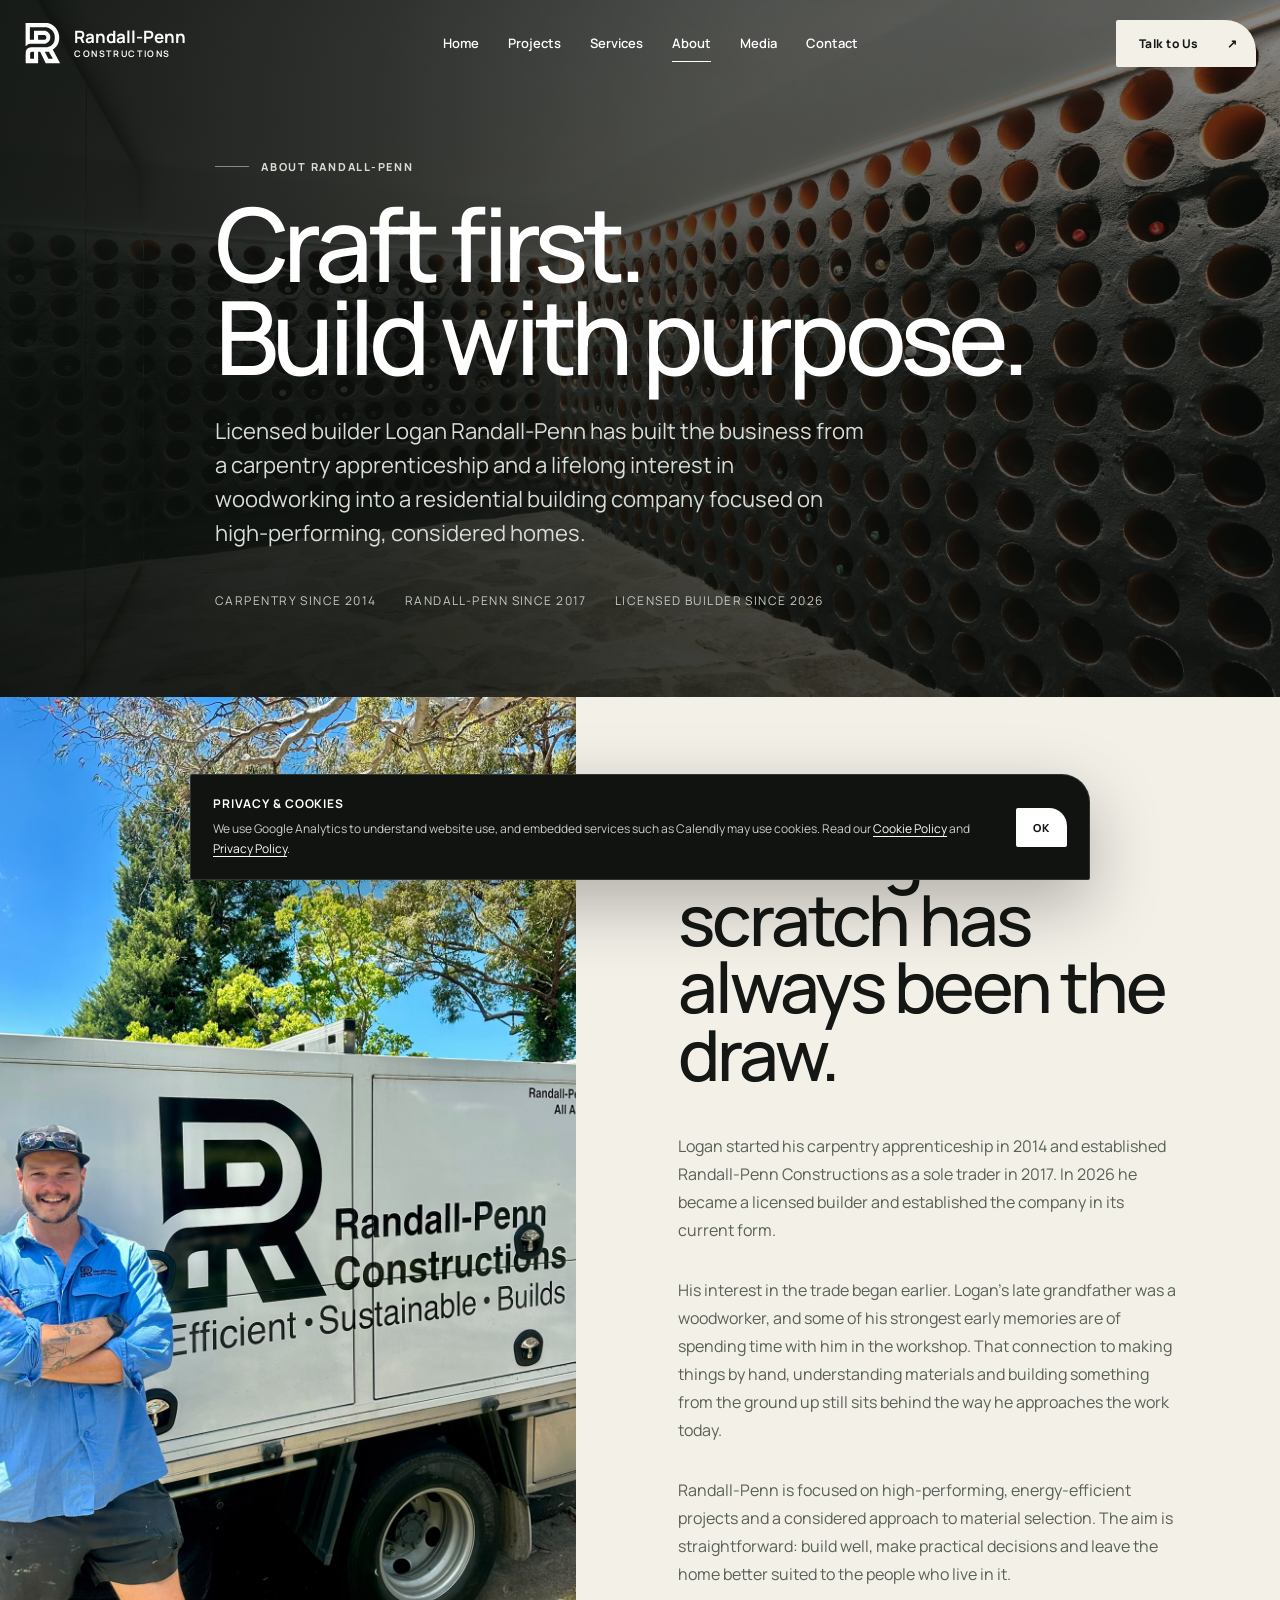
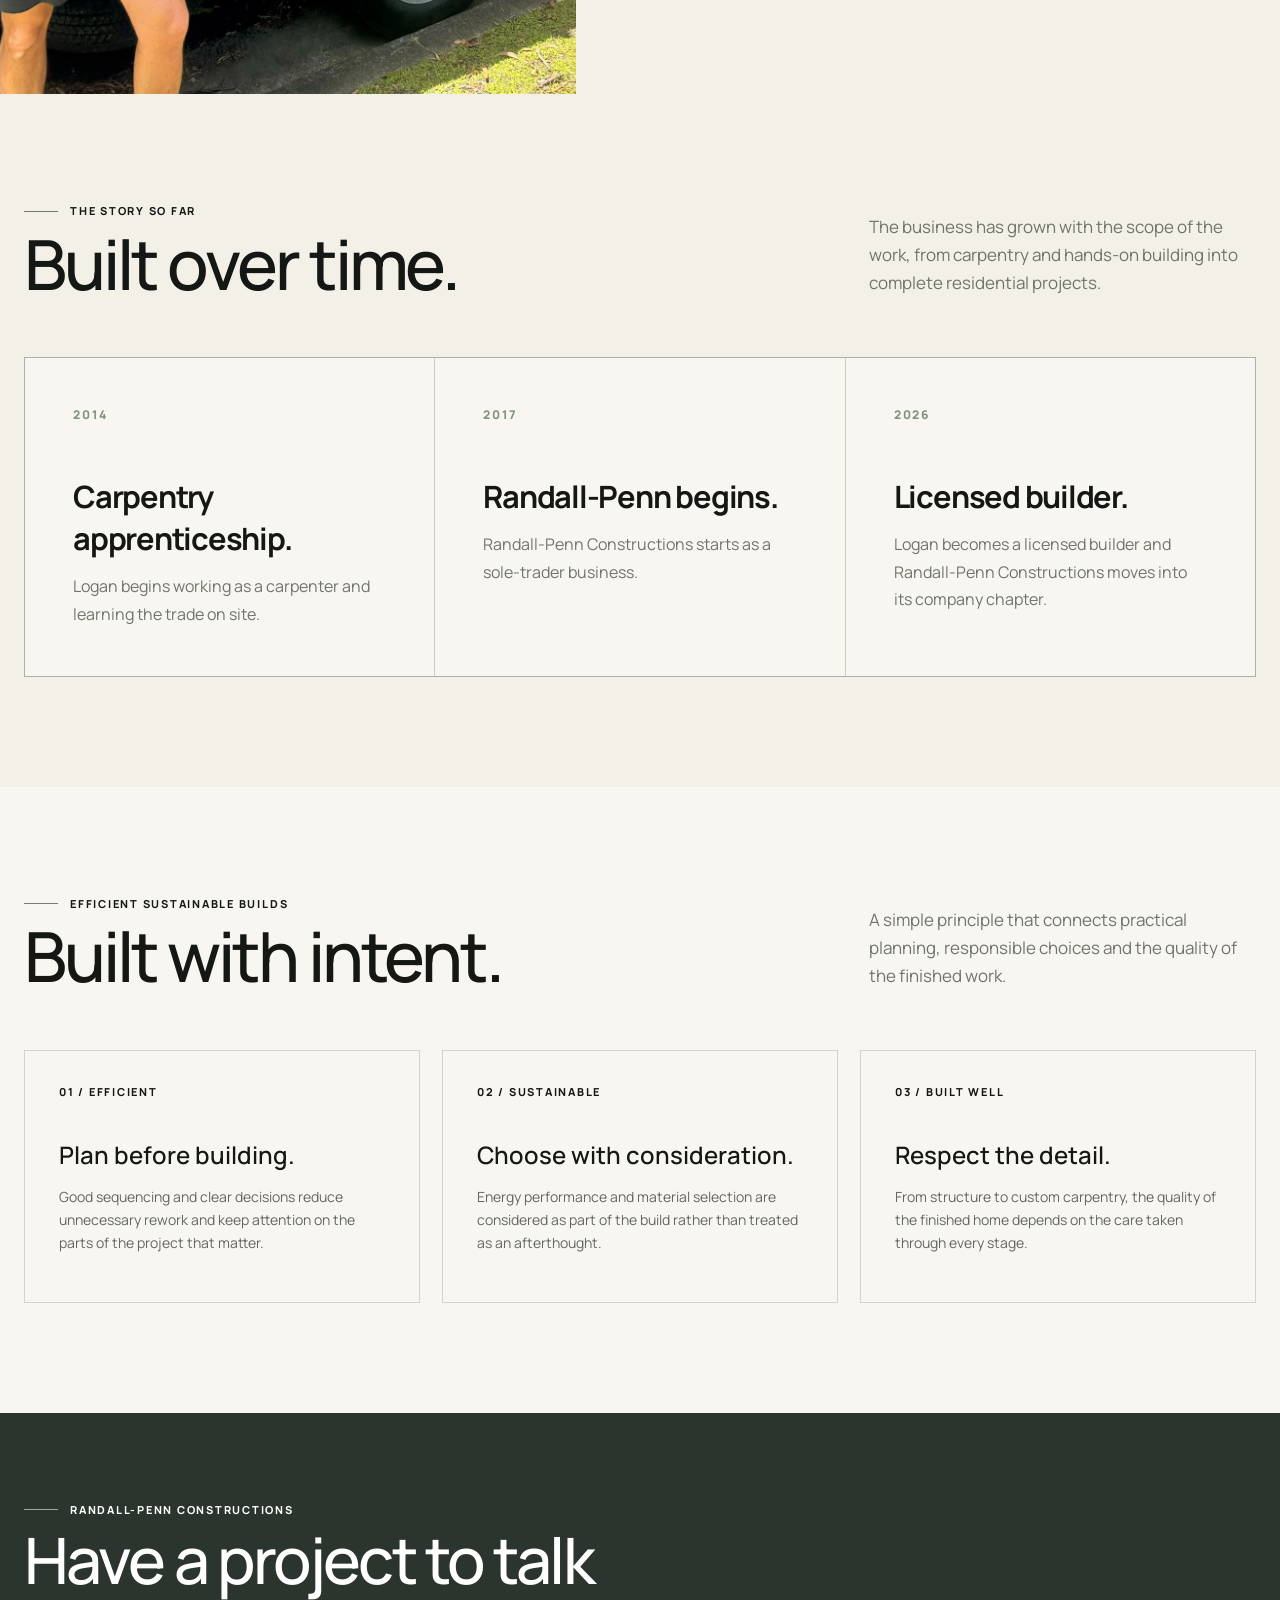
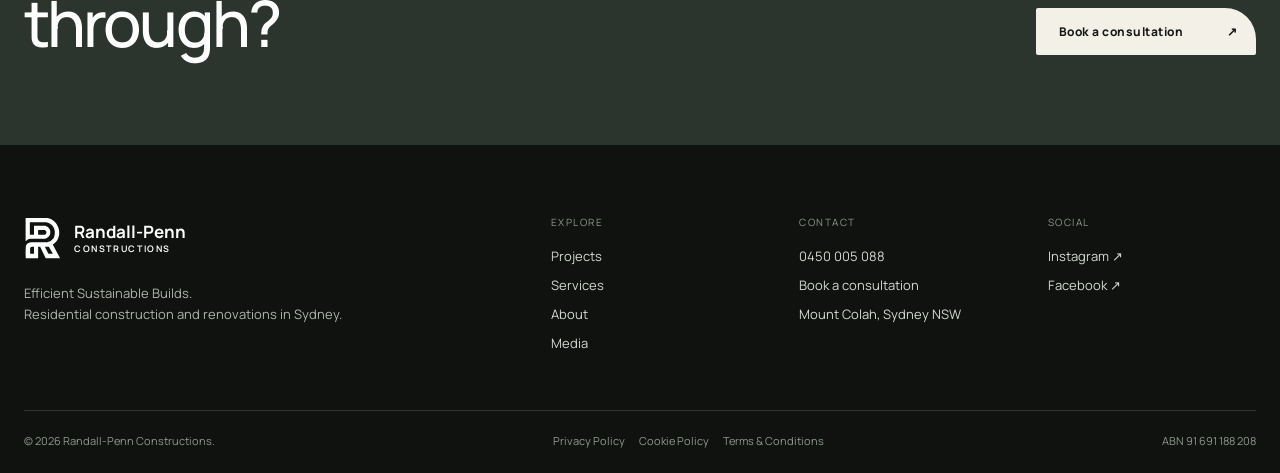
==== commit 19feb751: "Web Legal Files" ====
--- a/about.html
+++ b/about.html
@@ -1,6 +1,16 @@
 <!doctype html>
 <html lang="en-AU">
 <head>
+<!-- Google tag (gtag.js) -->
+<script async src="https://www.googletagmanager.com/gtag/js?id=G-ETXDV4F32J"></script>
+<script>
+  window.dataLayer = window.dataLayer || [];
+  function gtag(){dataLayer.push(arguments);}
+  gtag('js', new Date());
+
+  gtag('config', 'G-ETXDV4F32J');
+</script>
+
 <meta charset="utf-8">
 <meta name="viewport" content="width=device-width,initial-scale=1,viewport-fit=cover">
 <title>About Logan Randall-Penn | Randall-Penn Constructions</title>
@@ -14,6 +24,8 @@
 <link rel="preconnect" href="https://fonts.gstatic.com" crossorigin>
 <link href="https://fonts.googleapis.com/css2?family=Manrope:wght@400;450;500;550;600;650;700;750;800&display=swap" rel="stylesheet">
 <link rel="stylesheet" href="/assets/css/pages.css?v=20261026-cta-contact">
+<link rel="stylesheet" href="/assets/css/legal.css?v=20261029">
+<script src="/assets/js/legal.js?v=20261029" defer></script>
 <script src="/assets/js/pages.js?v=20261026-content" defer></script>
 
 <link rel="canonical" href="https://www.randall-pennconstructions.com.au/about">
@@ -34,6 +46,6 @@
 <section class="section"><div class="wrap"><div class="section-head reveal"><div><div class="micro micro-line">Efficient Sustainable Builds</div><h2>Built with intent.</h2></div><p>A simple principle that connects practical planning, responsible choices and the quality of the finished work.</p></div><div class="values-grid"><article class="value-card reveal"><div class="micro">01 / Efficient</div><h3>Plan before building.</h3><p>Good sequencing and clear decisions reduce unnecessary rework and keep attention on the parts of the project that matter.</p></article><article class="value-card reveal"><div class="micro">02 / Sustainable</div><h3>Choose with consideration.</h3><p>Energy performance and material selection are considered as part of the build rather than treated as an afterthought.</p></article><article class="value-card reveal"><div class="micro">03 / Built well</div><h3>Respect the detail.</h3><p>From structure to custom carpentry, the quality of the finished home depends on the care taken through every stage.</p></article></div></div></section>
 <section class="cta-band"><div class="wrap cta-inner"><div><div class="micro micro-line">Randall-Penn Constructions</div><h2>Have a project to talk through?</h2></div><a class="btn btn-light" href="/contact">Book a consultation <span>↗︎</span></a></div></section>
 </main>
-<footer class="site-footer"><div class="wrap"><div class="footer-grid"><div class="footer-brand"><a class="brand" href="/"><img src="/assets/images/rp-logo-original.svg" alt=""><span>Randall-Penn<small>CONSTRUCTIONS</small></span></a><p>Efficient Sustainable Builds.<br>Residential construction and renovations in Sydney.</p></div><div><div class="foot-title">Explore</div><div class="foot-links"><a href="/projects">Projects</a><a href="/services">Services</a><a href="/about">About</a><a href="/media">Media</a></div></div><div><div class="foot-title">Contact</div><div class="foot-links"><a href="tel:+61450005088">0450 005 088</a><a href="/contact#book-consultation">Book a consultation</a><span>Mount Colah, Sydney NSW</span></div></div><div><div class="foot-title">Social</div><div class="foot-links"><a href="https://www.instagram.com/randallpennconstructions/" target="_blank" rel="noopener">Instagram ↗︎</a><a href="https://www.facebook.com/RandallPennConstructions/" target="_blank" rel="noopener">Facebook ↗︎</a></div></div></div><div class="footer-base"><span>© <span data-year>2026</span> Randall-Penn Constructions.</span><span>ABN 91 691 188 208</span></div></div></footer>
+<footer class="site-footer"><div class="wrap"><div class="footer-grid"><div class="footer-brand"><a class="brand" href="/"><img src="/assets/images/rp-logo-original.svg" alt=""><span>Randall-Penn<small>CONSTRUCTIONS</small></span></a><p>Efficient Sustainable Builds.<br>Residential construction and renovations in Sydney.</p></div><div><div class="foot-title">Explore</div><div class="foot-links"><a href="/projects">Projects</a><a href="/services">Services</a><a href="/about">About</a><a href="/media">Media</a></div></div><div><div class="foot-title">Contact</div><div class="foot-links"><a href="tel:+61450005088">0450 005 088</a><a href="/contact#book-consultation">Book a consultation</a><span>Mount Colah, Sydney NSW</span></div></div><div><div class="foot-title">Social</div><div class="foot-links"><a href="https://www.instagram.com/randallpennconstructions/" target="_blank" rel="noopener">Instagram ↗︎</a><a href="https://www.facebook.com/RandallPennConstructions/" target="_blank" rel="noopener">Facebook ↗︎</a></div></div></div><div class="footer-base"><span>© <span data-year>2026</span> Randall-Penn Constructions.</span><span class="footer-legal" aria-label="Legal links"><a href="/privacy-policy">Privacy Policy</a><a href="/cookie-policy">Cookie Policy</a><a href="/terms-and-conditions">Terms &amp; Conditions</a></span><span>ABN 91 691 188 208</span></div></div></footer>
 </body>
 </html>
--- a/assets/css/pages.css
+++ b/assets/css/pages.css
@@ -124,3 +124,13 @@
 .btn,.nav-cta{border-radius:2px 31px 2px 2px;justify-content:space-between;gap:28px;padding-left:22px;padding-right:18px}
 .cta-band .btn{min-width:220px}
 @media(max-width:680px){.page-hero.has-image .hero-bg{inset:0;width:100%;height:100%;opacity:.58;object-position:center center}.page-hero.has-image:before{background:linear-gradient(90deg,rgba(12,16,13,.91) 0%,rgba(12,16,13,.73) 62%,rgba(12,16,13,.48) 100%),linear-gradient(0deg,rgba(9,12,10,.34),transparent 60%)}.btn,.nav-cta{gap:18px}}
+
+
+/* Project media categories: restored 2026-10-29 */
+.project-media-link-wrap{display:flex;justify-content:flex-end;margin-top:26px}.project-media-link{font-weight:800}
+.project-media-section{scroll-margin-top:78px}.project-media-tabs{display:flex;gap:8px;flex-wrap:wrap;margin:0 0 34px;padding-bottom:18px;border-bottom:1px solid var(--line)}
+.project-media-tab{appearance:none;border:1px solid rgba(20,23,20,.2);background:transparent;color:var(--ink);padding:12px 16px;border-radius:2px 20px 2px 2px;font:inherit;font-size:12px;font-weight:800;cursor:pointer;transition:background .2s,color .2s,border-color .2s}
+.project-media-tab:hover{background:#e3e5df}.project-media-tab[aria-selected="true"]{background:var(--ink);border-color:var(--ink);color:var(--ivory)}
+.project-media-panel[hidden]{display:none!important}.project-media-panel-head{display:flex;align-items:end;justify-content:space-between;gap:30px;margin-bottom:24px}.project-media-panel-head h3{font-size:clamp(30px,4vw,52px);line-height:1.02;letter-spacing:-.045em;margin:13px 0 0}.project-media-panel-head .text-link{margin-top:0;white-space:nowrap}
+.project-media-masonry{margin-top:0}
+@media(max-width:680px){.project-media-link-wrap{justify-content:flex-start}.project-media-tabs{flex-wrap:nowrap;overflow-x:auto;padding-bottom:14px}.project-media-tab{white-space:nowrap}.project-media-panel-head{display:block}.project-media-panel-head .text-link{margin-top:16px}.project-media-masonry{columns:2}}
--- a/assets/css/legal.css
+++ b/assets/css/legal.css
@@ -0,0 +1,7 @@
+/* Randall-Penn website legal layer — 2026-10-29 */
+.footer-base{align-items:center;flex-wrap:wrap}.footer-legal{display:flex;align-items:center;justify-content:center;gap:14px;flex-wrap:wrap}.footer-legal a{color:inherit;text-decoration:none;transition:color .2s ease}.footer-legal a:hover{color:#fff}.foot-list .footer-legal a{color:inherit}
+.form-note a{color:var(--ink);font-weight:700;text-decoration:underline;text-decoration-thickness:1px;text-underline-offset:3px}
+.legal-hero{background:var(--forest);color:#fff;padding:clamp(150px,17vw,235px) 0 clamp(70px,8vw,110px)}.legal-hero-inner{max-width:900px}.legal-hero .micro{color:#b9c2b8}.legal-hero h1{font-size:clamp(48px,7vw,96px);line-height:.96;letter-spacing:-.06em;margin:18px 0 26px}.legal-hero p{font-size:clamp(17px,1.8vw,22px);line-height:1.75;color:#d4dad2;max-width:760px}.legal-updated{margin-top:30px;font-size:10px;letter-spacing:.13em;text-transform:uppercase;color:#9ea99e}
+.legal-section{padding:clamp(70px,8vw,120px) 0;background:var(--paper)}.legal-layout{display:grid;grid-template-columns:minmax(220px,.42fr) minmax(0,1fr);gap:clamp(44px,8vw,120px);align-items:start}.legal-side{position:sticky;top:110px;border-top:1px solid var(--line);padding-top:22px;color:var(--muted);font-size:13px;line-height:1.75}.legal-side .micro{color:var(--ink);margin-bottom:14px}.legal-side p{margin:0 0 14px}.legal-side a{display:block;color:var(--ink);margin:4px 0;overflow-wrap:anywhere}.legal-copy{max-width:850px}.legal-copy h2{font-size:clamp(25px,3vw,38px);line-height:1.15;letter-spacing:-.035em;margin:0 0 18px;padding-top:48px;border-top:1px solid var(--line)}.legal-copy h2:first-child{padding-top:0;border-top:0}.legal-copy p{font-size:15px;line-height:1.85;color:#555d56;margin:0 0 24px}.legal-copy a{color:var(--ink);font-weight:700;text-decoration:underline;text-decoration-thickness:1px;text-underline-offset:3px}.legal-copy strong{color:var(--ink)}.legal-table-wrap{overflow-x:auto;margin:18px 0 28px}.legal-table{width:100%;border-collapse:collapse;font-size:13px;color:#4d554e}.legal-table th,.legal-table td{padding:15px 14px;text-align:left;border:1px solid var(--line);vertical-align:top}.legal-table th{background:var(--ivory);color:var(--ink);font-size:10px;letter-spacing:.1em;text-transform:uppercase}.legal-table code{color:var(--ink);font-weight:700}
+.cookie-notice{position:fixed;left:20px;right:20px;bottom:20px;z-index:1200;display:none;max-width:900px;margin:auto;background:#101310;color:#fff;border:1px solid rgba(255,255,255,.14);box-shadow:0 24px 70px rgba(0,0,0,.28);padding:20px 22px;border-radius:2px 28px 2px 2px}.cookie-notice.is-visible{display:grid;grid-template-columns:1fr auto;gap:26px;align-items:center}.cookie-copy strong{display:block;font-size:12px;letter-spacing:.08em;text-transform:uppercase;margin-bottom:7px}.cookie-copy p{margin:0;color:#c8d0c7;font-size:12px;line-height:1.65}.cookie-copy a{color:#fff;text-decoration:underline;text-underline-offset:3px}.cookie-dismiss{appearance:none;border:1px solid rgba(255,255,255,.35);background:#fff;color:#111611;padding:11px 16px;font:inherit;font-size:11px;font-weight:800;letter-spacing:.08em;text-transform:uppercase;cursor:pointer;border-radius:2px 18px 2px 2px}
+@media(max-width:820px){.legal-layout{grid-template-columns:1fr}.legal-side{position:static}.footer-base{justify-content:center;text-align:center}.cookie-notice.is-visible{grid-template-columns:1fr}.cookie-dismiss{justify-self:start}}@media(max-width:600px){.cookie-notice{left:12px;right:12px;bottom:12px;padding:17px 18px}.legal-hero{padding-top:125px}.legal-copy h2{padding-top:38px}}
